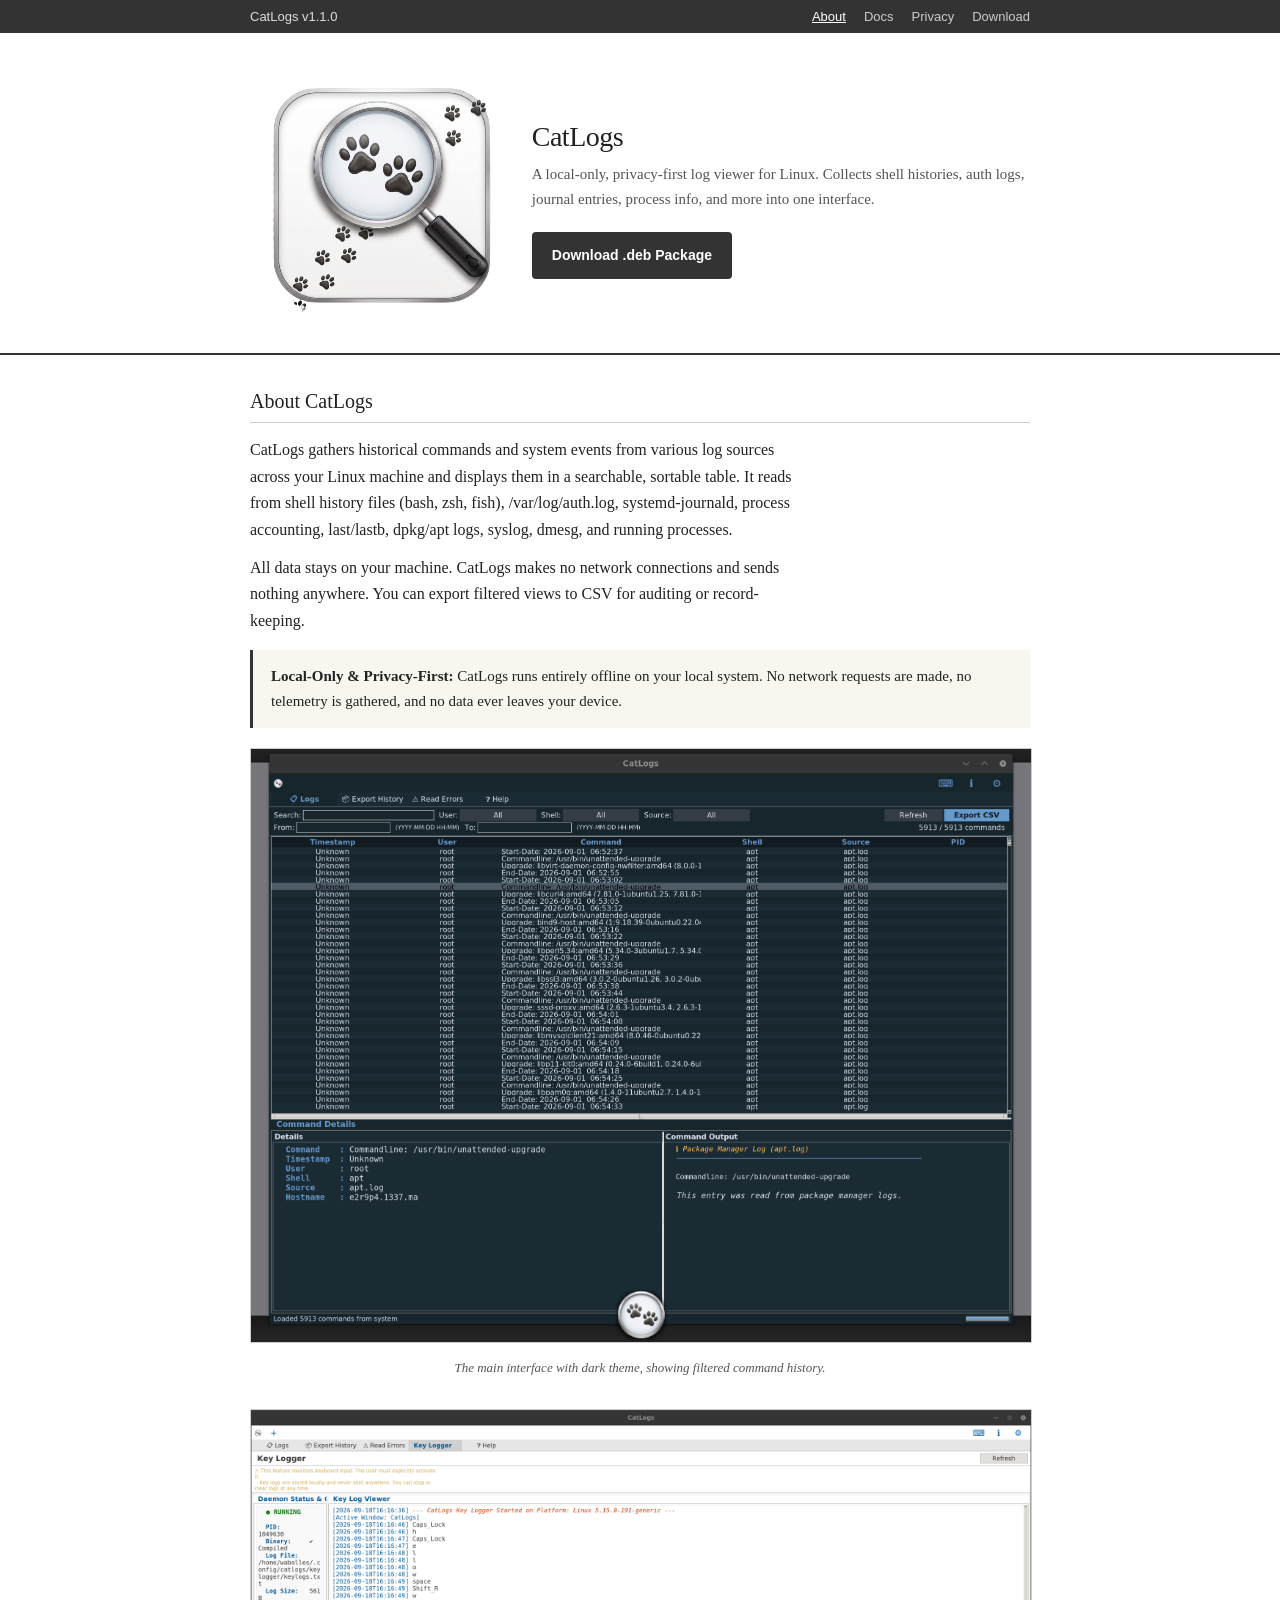
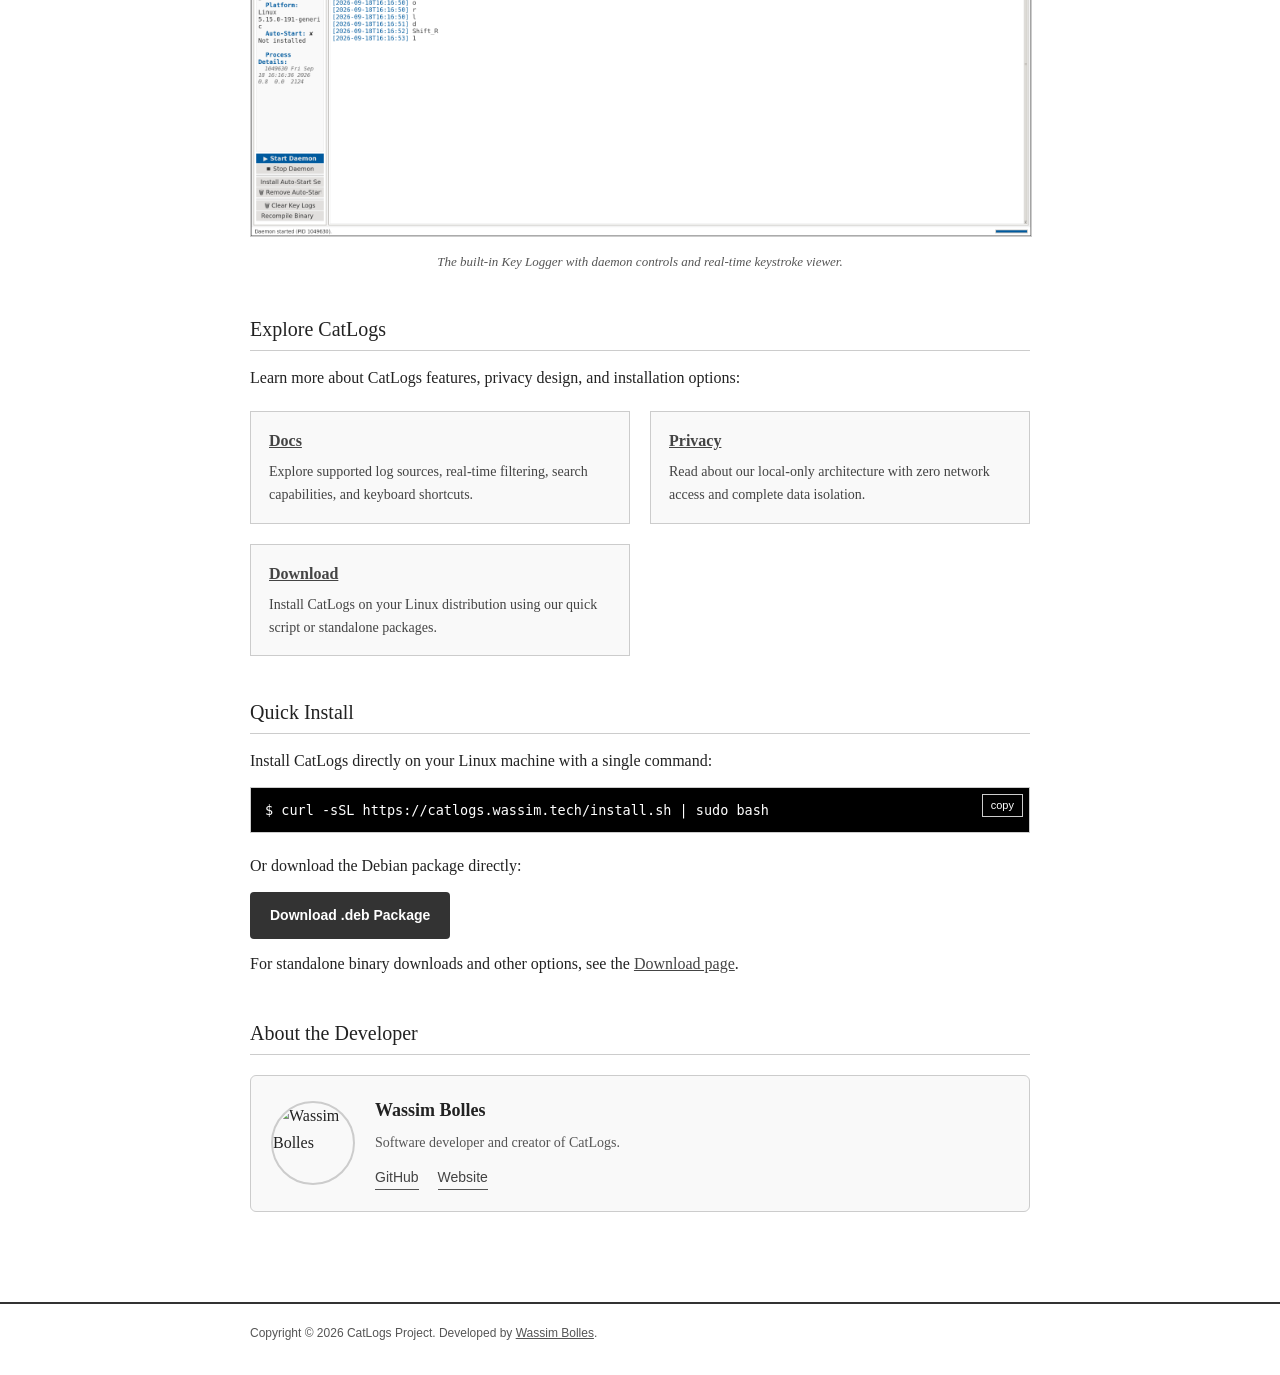
==== website/index.html @ 92e0ae26 "v1.1.0" ====
<!DOCTYPE html>
<html lang="en">
<head>
    <meta charset="UTF-8">
    <meta name="viewport" content="width=device-width, initial-scale=1.0">
    <title>CatLogs</title>
    <link rel="canonical" href="https://catlogs.wassim.tech/">
    <link rel="icon" type="image/png" href="./icon/icon_256.png">
    <link rel="stylesheet" href="./assets/style.css">
    </head>
<body>

<div class="topbar">
    <div class="inner">
<span>CatLogs v1.1.0</span>
        <div class="nav-links">
            <a href="./index.html" class="active">About</a>
            <a href="./features.html">Docs</a>
            <a href="./privacy.html">Privacy</a>
            <a href="./download.html">Download</a>
            <!--<a href="https://github.com/wmBolles">Source</a>-->
                    </div>
        <button class="nav-toggle" onclick="document.querySelector('.nav-links').classList.toggle('open')" aria-label="Menu">☰</button>
    </div>
</div>

<div class="header">
    <div class="inner">
        <img class="hero-icon" src="./icon/icon-removebg.png" alt="CatLogs icon">
        <div>
            <h1>CatLogs</h1>
            <p>A local-only, privacy-first log viewer for Linux. Collects shell histories, auth logs, journal entries, process info, and more into one interface.</p>
            <a style="margin-top: 20px;" href="./catlogs_1.1.0_amd64.deb" class="download-btn">Download .deb Package</a>
        </div>
        
    </div>
    
    
</div>

<div class="content">

<h2>About CatLogs</h2>

<p>CatLogs gathers historical commands and system events from various log sources across your Linux machine and displays them in a searchable, sortable table. It reads from shell history files (bash, zsh, fish), <code>/var/log/auth.log</code>, <code>systemd-journald</code>, process accounting, <code>last</code>/<code>lastb</code>, dpkg/apt logs, syslog, dmesg, and running processes.</p>

<p>All data stays on your machine. CatLogs makes no network connections and sends nothing anywhere. You can export filtered views to CSV for auditing or record-keeping.</p>

<div class="privacy-highlight">
    <strong>Local-Only &amp; Privacy-First:</strong> CatLogs runs entirely offline on your local system. No network requests are made, no telemetry is gathered, and no data ever leaves your device.
</div>

<div class="screenshot">
    <img src="./assets/screenshot.png" alt="CatLogs main interface showing the logs table, search filters, and detail panel">
    <div class="caption">The main interface with dark theme, showing filtered command history.</div>
</div>

<div class="screenshot">
    <img src="./assets/keylogs-example.png" alt="CatLogs Key Logger screen showing daemon controls and captured keystroke log viewer">
    <div class="caption">The built-in Key Logger with daemon controls and real-time keystroke viewer.</div>
</div>

<h2>Explore CatLogs</h2>

<p>Learn more about CatLogs features, privacy design, and installation options:</p>

<div class="feature-grid">
    <div class="feature-card">
        <h3><a href="./features.html">Docs</a></h3>
        <p>Explore supported log sources, real-time filtering, search capabilities, and keyboard shortcuts.</p>
    </div>
    <div class="feature-card">
        <h3><a href="./privacy.html">Privacy</a></h3>
        <p>Read about our local-only architecture with zero network access and complete data isolation.</p>
    </div>
    <div class="feature-card">
        <h3><a href="./download.html">Download</a></h3>
        <p>Install CatLogs on your Linux distribution using our quick script or standalone packages.</p>
    </div>
    <!--<div class="feature-card">
        <h3><a href="https://github.com/wmBolles">GitHub</a></h3>
        <p>Access the source code, track releases, and report issues on GitHub.</p>
    </div>-->
</div>

<h2>Quick Install</h2>

<p>Install CatLogs directly on your Linux machine with a single command:</p>

<pre><span class="copy-btn" onclick="copyCode(this, 'curl -sSL https://catlogs.wassim.tech/install.sh | sudo bash')">copy</span>$ curl -sSL https://catlogs.wassim.tech/install.sh | sudo bash</pre>

<p style="margin-top: 20px;">Or download the Debian package directly:</p>
<p><a href="./catlogs_1.1.0_amd64.deb" class="download-btn">Download .deb Package</a></p>

<p>For standalone binary downloads and other options, see the <a href="./download.html">Download page</a>.</p>

<h2>About the Developer</h2>
<div class="developer-profile">
    <img src="https://avatars.githubusercontent.com/u/106280014?v=4" alt="Wassim Bolles">
    <div class="developer-info">
        <h3>Wassim Bolles</h3>
        <p>Software developer and creator of CatLogs.</p>
        <div class="developer-links">
            <a href="https://github.com/wmBolles" target="_blank">GitHub</a>
            <a href="https://wassim.tech/" target="_blank">Website</a>
                    </div>
        <button class="nav-toggle" onclick="document.querySelector('.nav-links').classList.toggle('open')" aria-label="Menu">☰</button>
    </div>
</div>

</div>

<div class="footer">
    <div class="inner">
        <p>Copyright &copy; 2026 CatLogs Project. Developed by <a href="https://wassim.tech/">Wassim Bolles</a>.</p>
    </div>
</div>

<script>
function copyCode(btn, text) {
    navigator.clipboard.writeText(text).then(function() {
        btn.textContent = 'copied';
        btn.classList.add('copied');
        setTimeout(function() {
            btn.textContent = 'copy';
            btn.classList.remove('copied');
        }, 2000);
    }).catch(function() {
        var ta = document.createElement('textarea');
        ta.value = text;
        ta.style.position = 'fixed';
        ta.style.opacity = '0';
        document.body.appendChild(ta);
        ta.select();
        try {
            document.execCommand('copy');
            btn.textContent = 'copied';
            btn.classList.add('copied');
            setTimeout(function() {
                btn.textContent = 'copy';
                btn.classList.remove('copied');
            }, 2000);
        } catch(e) {}
        document.body.removeChild(ta);
    });
}
</script>


</body>
</html>
---- website/assets/style.css ----
:root {
    --bg: #ffffff;
    --bg-secondary: #f9f9f9;
    --fg: #222222;
    --fg-dim: #555555;
    --fg-link: #444444;
    --fg-link-hover: #000000;
    --topbar-bg: #333333;
    --topbar-fg: #dddddd;
    --topbar-link: #cccccc;
    --topbar-link-hover: #ffffff;
    --border: #cccccc;
    --border-strong: #333333;
    --code-bg: #000000;
    --code-fg: #ffffff;
    --highlight-bg: #f7f7f0;
    --btn-bg: #333333;
    --btn-fg: #ffffff;
    --btn-hover: #000000;
    --table-header-bg: #f0f0f0;
    --card-bg: #f9f9f9;
    --card-border: #cccccc;
    --dev-img-border: #cccccc;
    --copy-btn-hover-bg: #dddddd;
    --copy-btn-hover-fg: #222222;
}




body {
    font-family: Georgia, "Times New Roman", serif;
    background: var(--bg);
    color: var(--fg);
    margin: 0;
    padding: 0;
    line-height: 1.65;
    font-size: 16px;
    transition: background-color 0.3s, color 0.3s;
}

a { color: var(--fg-link); }
a:hover { color: var(--fg-link-hover); }

.topbar {
    background: var(--topbar-bg);
    color: var(--topbar-fg);
    font-family: Verdana, sans-serif;
    font-size: 13px;
    padding: 6px 0;
}
.topbar .inner {
    max-width: 780px;
    margin: 0 auto;
    padding: 0 20px;
    display: flex;
    justify-content: space-between;
    align-items: center;
}
.topbar a { color: var(--topbar-link); text-decoration: none; }
.topbar a:hover { color: var(--topbar-link-hover); text-decoration: underline; }
.topbar .nav-links { display: flex; gap: 18px; align-items: center; }
.topbar .nav-links a.active { color: var(--topbar-link-hover); text-decoration: underline; }

.theme-toggle {
    background: none;
    border: 1px solid var(--topbar-link);
    color: var(--topbar-link);
    cursor: pointer;
    padding: 2px 8px;
    border-radius: 4px;
    font-size: 13px;
    font-family: Verdana, sans-serif;
    transition: color 0.2s, border-color 0.2s;
}
.theme-toggle:hover {
    color: var(--topbar-link-hover);
    border-color: var(--topbar-link-hover);
}

.nav-toggle {
    display: none;
    background: none;
    border: none;
    color: var(--topbar-link);
    font-size: 22px;
    cursor: pointer;
    padding: 0 4px;
}

.header img.hero-icon {
    width: 270px;
    height: 270px;
    border-radius: 4px;
}

.header {
    border-bottom: 2px solid var(--border-strong);
    padding: 28px 0 22px;
}
.header .inner {
    max-width: 780px;
    margin: 0 auto;
    padding: 0 20px;
    display: flex;
    align-items: center;
    gap: 18px;
}
.header img {
    width: 72px;
    height: 72px;
    border-radius: 4px;
}
.header h1 {
    font-size: 28px;
    font-weight: normal;
    margin: 0;
    letter-spacing: -0.5px;
}
.header h1 a {
    color: inherit;
    text-decoration: none;
}
.header h1 a:hover {
    color: var(--fg-link-hover);
}
.header p {
    margin: 2px 0 0;
    color: var(--fg-dim);
    font-size: 15px;
}

.content {
    max-width: 780px;
    margin: 0 auto;
    padding: 30px 20px 60px;
}

h2 {
    font-size: 20px;
    font-weight: normal;
    border-bottom: 1px solid var(--border);
    padding-bottom: 4px;
    margin: 40px 0 14px;
}
h2:first-child { margin-top: 0; }

h3 {
    font-size: 17px;
    font-weight: bold;
    margin: 28px 0 8px;
}

p { margin: 0 0 12px; max-width: 68ch; }

ul { margin: 0 0 14px; padding-left: 24px; }
li { margin-bottom: 4px; }

.screenshot {
    margin: 20px 0 30px;
    text-align: center;
}
.screenshot img {
    max-width: 100%;
    border: 1px solid var(--border);
}
.screenshot .caption {
    font-size: 13px;
    color: var(--fg-dim);
    margin-top: 6px;
    font-style: italic;
}

pre {
    background: var(--code-bg);
    border: 1px solid var(--border);
    padding: 12px 14px;
    font-family: "DejaVu Sans Mono", "Courier New", monospace;
    font-size: 13.5px;
    line-height: 1.55;
    overflow-x: auto;
    margin: 8px 0 14px;
    position: relative;
    color: var(--code-fg);
}
pre .copy-btn {
    position: absolute;
    top: 6px;
    right: 6px;
    background: var(--code-bg);
    border: 1px solid var(--border);
    color: var(--code-fg);
    padding: 2px 8px;
    font-size: 11px;
    font-family: Verdana, sans-serif;
    cursor: pointer;
}
pre .copy-btn:hover { background: var(--copy-btn-hover-bg); color: var(--copy-btn-hover-fg); }
pre .copy-btn.copied { color: #060; }
code { font-family: inherit; }

table.methods {
    width: 100%;
    border-collapse: collapse;
    margin: 14px 0 20px;
    font-size: 15px;
}
table.methods th,
table.methods td {
    text-align: left;
    padding: 7px 12px;
    border: 1px solid var(--border);
    vertical-align: top;
}
table.methods th {
    background: var(--table-header-bg);
    font-weight: bold;
    font-family: Verdana, sans-serif;
    font-size: 13px;
}

dl { margin: 0 0 14px; }
dt { font-weight: bold; margin: 10px 0 2px; }
dd { margin: 0 0 0 20px; color: var(--fg-link); }

.footer {
    border-top: 2px solid var(--border-strong);
    padding: 20px 0;
    font-family: Verdana, sans-serif;
    font-size: 12px;
    color: var(--fg-dim);
}
.footer .inner {
    max-width: 780px;
    margin: 0 auto;
    padding: 0 20px;
}
.footer a { color: var(--fg-dim); }

.privacy-highlight {
    background: var(--highlight-bg);
    border-left: 3px solid var(--border-strong);
    padding: 14px 18px;
    margin: 16px 0 20px;
    font-size: 15px;
}

.feature-grid {
    display: grid;
    grid-template-columns: 1fr 1fr;
    gap: 20px;
    margin: 20px 0 30px;
}
.feature-card {
    background: var(--card-bg);
    border: 1px solid var(--card-border);
    padding: 16px 18px;
}
.feature-card h3 {
    margin: 0 0 6px;
    font-size: 16px;
}
.feature-card p {
    margin: 0;
    font-size: 14px;
    color: var(--fg-link);
}

.download-btn {
    display: inline-block;
    padding: 12px 20px;
    background: var(--btn-bg);
    color: var(--btn-fg) !important;
    text-decoration: none !important;
    border-radius: 4px;
    font-weight: bold;
    font-family: Verdana, sans-serif;
    font-size: 14px;
    transition: background 0.2s;
}
.download-btn:hover {
    background: var(--btn-hover);
}

.developer-profile {
    display: flex;
    align-items: center;
    gap: 20px;
    margin: 20px 0 30px;
    padding: 20px;
    background: var(--bg-secondary);
    border: 1px solid var(--border);
    border-radius: 6px;
}
.developer-profile img {
    width: 80px;
    height: 80px;
    border-radius: 50%;
    object-fit: cover;
    border: 2px solid var(--dev-img-border);
}
.developer-profile .developer-info h3 {
    margin: 0 0 5px 0;
    font-size: 18px;
}
.developer-profile .developer-info p {
    margin: 0 0 10px 0;
    font-size: 14px;
    color: var(--fg-dim);
}
.developer-profile .developer-links a {
    display: inline-block;
    margin-right: 15px;
    font-size: 14px;
    font-family: Verdana, sans-serif;
    color: var(--fg-link);
    text-decoration: none;
    border-bottom: 1px solid var(--fg-dim);
}
.developer-profile .developer-links a:hover {
    color: var(--fg-link-hover);
    border-bottom-color: var(--fg-link-hover);
}

@media (max-width: 900px) {
    .feature-grid {
        grid-template-columns: 1fr 1fr;
    }
}

@media (max-width: 600px) {
    .nav-toggle { display: block; }
    .topbar .nav-links { display: none; flex-direction: column; width: 100%; position: absolute; top: 100%; left: 0; background: var(--topbar-bg); padding: 10px; box-sizing: border-box; align-items: flex-start; z-index: 100; border-top: 1px solid var(--border-strong); }
    .topbar .inner { position: relative; }
    .topbar .nav-links.open { display: flex; }
    .header h1 { font-size: 22px; }
    .header img { width: 52px; height: 52px; }
    .header img.hero-icon { width: 52px; height: 52px; }
    .header .inner { flex-wrap: wrap; }
    .developer-profile { flex-wrap: wrap; justify-content: center; text-align: center; }
    .table-wrapper { overflow-x: auto; }
    pre { font-size: 12px; }
    .feature-grid { grid-template-columns: 1fr; }
}
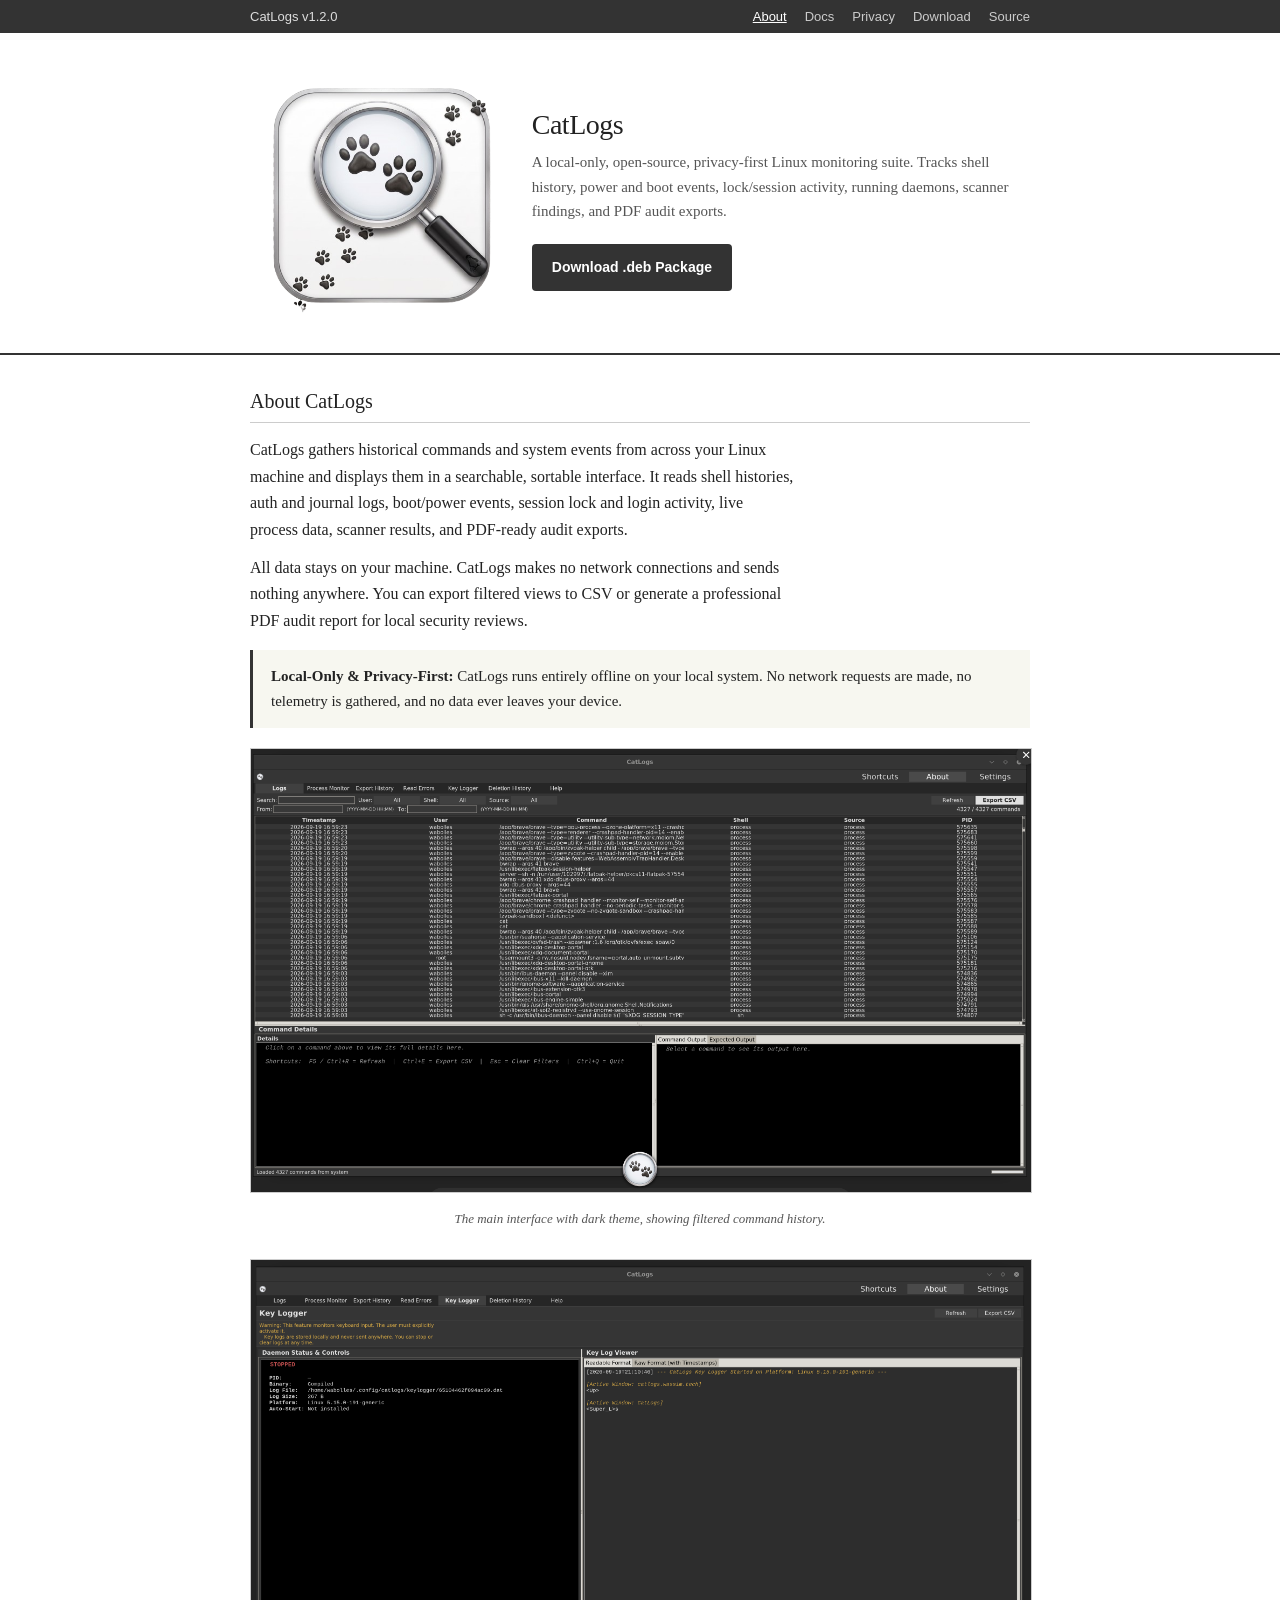
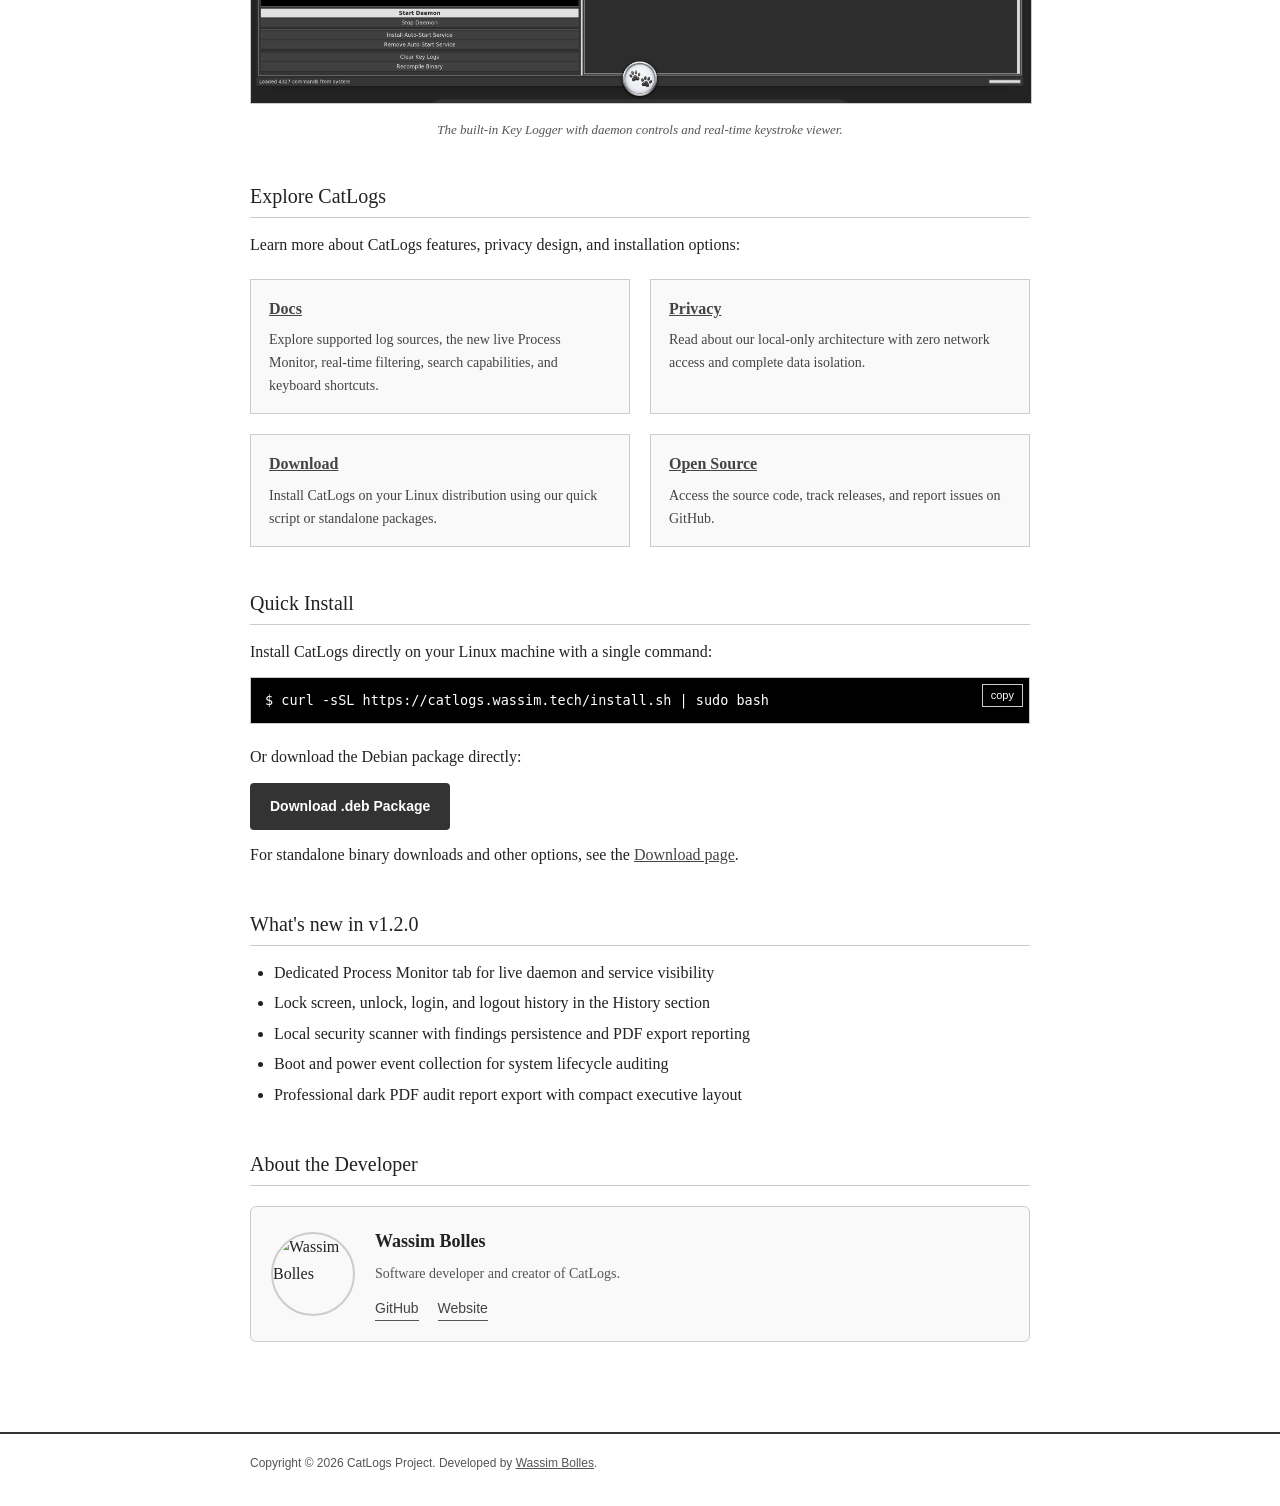
==== commit 538f34d2: "feat: release v1.2.0 — process monitor, scanner, session history, and website refresh" ====
--- a/website/index.html
+++ b/website/index.html
@@ -12,14 +12,14 @@
 
 <div class="topbar">
     <div class="inner">
-<span>CatLogs v1.1.0</span>
+<span>CatLogs v1.2.0</span>
         <div class="nav-links">
             <a href="./index.html" class="active">About</a>
             <a href="./features.html">Docs</a>
             <a href="./privacy.html">Privacy</a>
             <a href="./download.html">Download</a>
-            <!--<a href="https://github.com/wmBolles">Source</a>-->
-                    </div>
+            <a href="https://github.com/wmBolles/Catlogs">Source</a>
+        </div>
         <button class="nav-toggle" onclick="document.querySelector('.nav-links').classList.toggle('open')" aria-label="Menu">☰</button>
     </div>
 </div>
@@ -29,8 +29,8 @@
         <img class="hero-icon" src="./icon/icon-removebg.png" alt="CatLogs icon">
         <div>
             <h1>CatLogs</h1>
-            <p>A local-only, privacy-first log viewer for Linux. Collects shell histories, auth logs, journal entries, process info, and more into one interface.</p>
-            <a style="margin-top: 20px;" href="./catlogs_1.1.0_amd64.deb" class="download-btn">Download .deb Package</a>
+            <p>A local-only, open-source, privacy-first Linux monitoring suite. Tracks shell history, power and boot events, lock/session activity, running daemons, scanner findings, and PDF audit exports.</p>
+            <a style="margin-top: 20px;" href="./catlogs_1.2.0_amd64.deb" class="download-btn">Download .deb Package</a>
         </div>
         
     </div>
@@ -42,9 +42,9 @@
 
 <h2>About CatLogs</h2>
 
-<p>CatLogs gathers historical commands and system events from various log sources across your Linux machine and displays them in a searchable, sortable table. It reads from shell history files (bash, zsh, fish), <code>/var/log/auth.log</code>, <code>systemd-journald</code>, process accounting, <code>last</code>/<code>lastb</code>, dpkg/apt logs, syslog, dmesg, and running processes.</p>
+<p>CatLogs gathers historical commands and system events from across your Linux machine and displays them in a searchable, sortable interface. It reads shell histories, auth and journal logs, boot/power events, session lock and login activity, live process data, scanner results, and PDF-ready audit exports.</p>
 
-<p>All data stays on your machine. CatLogs makes no network connections and sends nothing anywhere. You can export filtered views to CSV for auditing or record-keeping.</p>
+<p>All data stays on your machine. CatLogs makes no network connections and sends nothing anywhere. You can export filtered views to CSV or generate a professional PDF audit report for local security reviews.</p>
 
 <div class="privacy-highlight">
     <strong>Local-Only &amp; Privacy-First:</strong> CatLogs runs entirely offline on your local system. No network requests are made, no telemetry is gathered, and no data ever leaves your device.
@@ -67,7 +67,7 @@
 <div class="feature-grid">
     <div class="feature-card">
         <h3><a href="./features.html">Docs</a></h3>
-        <p>Explore supported log sources, real-time filtering, search capabilities, and keyboard shortcuts.</p>
+        <p>Explore supported log sources, the new live Process Monitor, real-time filtering, search capabilities, and keyboard shortcuts.</p>
     </div>
     <div class="feature-card">
         <h3><a href="./privacy.html">Privacy</a></h3>
@@ -77,10 +77,10 @@
         <h3><a href="./download.html">Download</a></h3>
         <p>Install CatLogs on your Linux distribution using our quick script or standalone packages.</p>
     </div>
-    <!--<div class="feature-card">
-        <h3><a href="https://github.com/wmBolles">GitHub</a></h3>
+    <div class="feature-card">
+        <h3><a href="https://github.com/wmBolles/Catlogs">Open Source</a></h3>
         <p>Access the source code, track releases, and report issues on GitHub.</p>
-    </div>-->
+    </div>
 </div>
 
 <h2>Quick Install</h2>
@@ -90,9 +90,18 @@
 <pre><span class="copy-btn" onclick="copyCode(this, 'curl -sSL https://catlogs.wassim.tech/install.sh | sudo bash')">copy</span>$ curl -sSL https://catlogs.wassim.tech/install.sh | sudo bash</pre>
 
 <p style="margin-top: 20px;">Or download the Debian package directly:</p>
-<p><a href="./catlogs_1.1.0_amd64.deb" class="download-btn">Download .deb Package</a></p>
+<p><a href="./catlogs_1.2.0_amd64.deb" class="download-btn">Download .deb Package</a></p>
 
 <p>For standalone binary downloads and other options, see the <a href="./download.html">Download page</a>.</p>
+
+<h2>What's new in v1.2.0</h2>
+<ul>
+    <li>Dedicated Process Monitor tab for live daemon and service visibility</li>
+    <li>Lock screen, unlock, login, and logout history in the History section</li>
+    <li>Local security scanner with findings persistence and PDF export reporting</li>
+    <li>Boot and power event collection for system lifecycle auditing</li>
+    <li>Professional dark PDF audit report export with compact executive layout</li>
+</ul>
 
 <h2>About the Developer</h2>
 <div class="developer-profile">
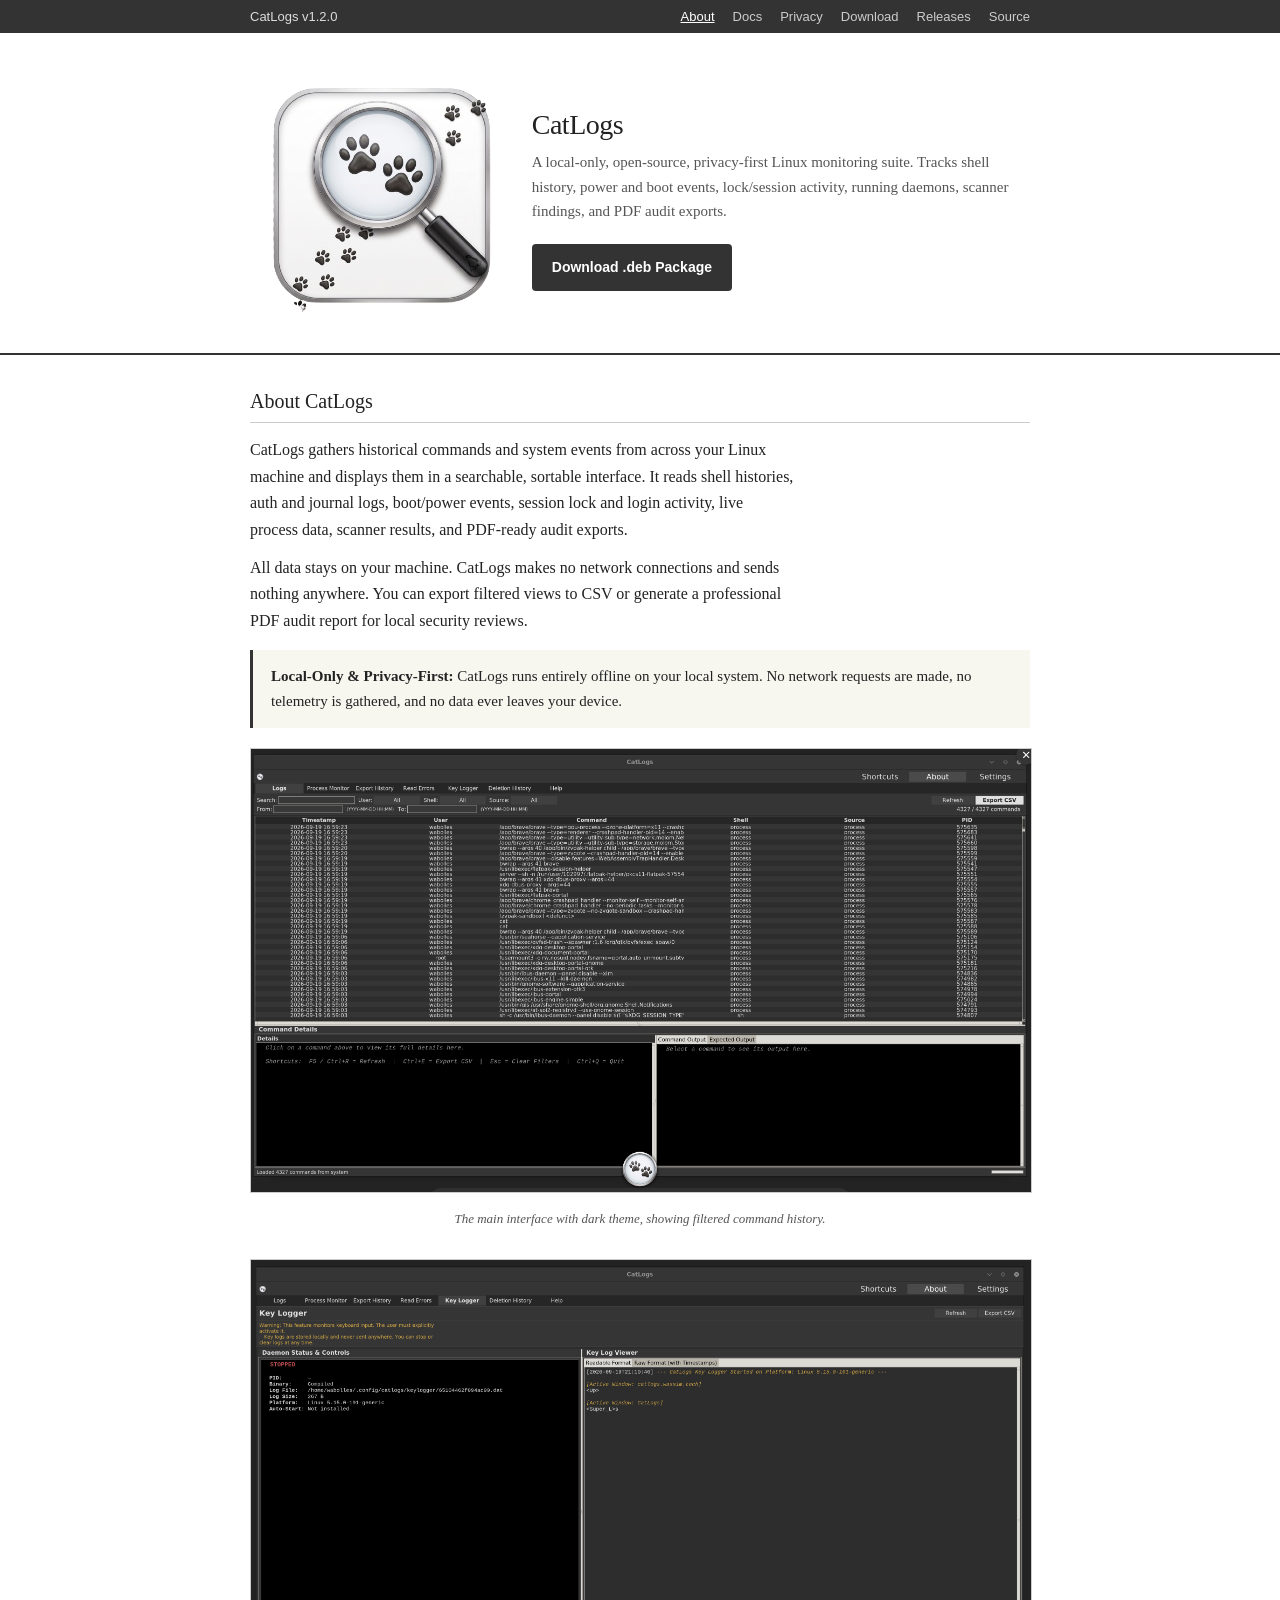
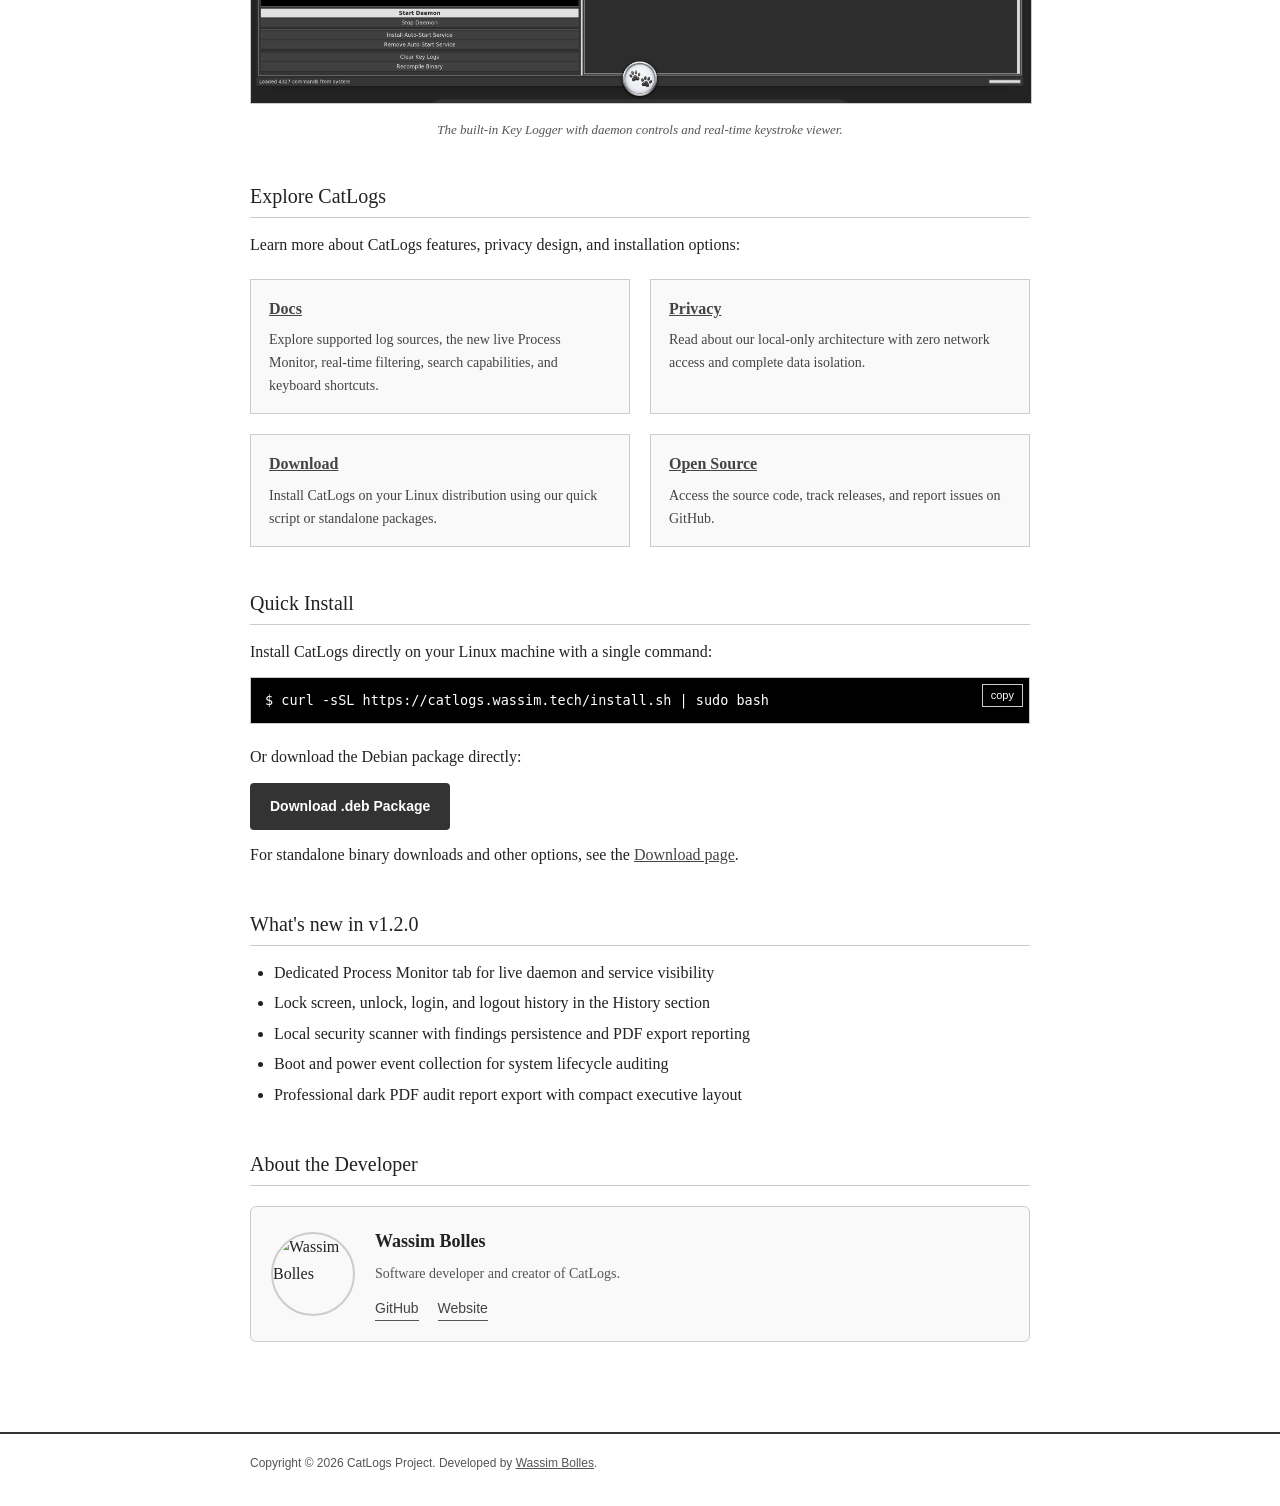
==== commit db2510b4: "adding releases page <https://catlogs.wassim.tech/releases.html>" ====
--- a/website/index.html
+++ b/website/index.html
@@ -18,6 +18,7 @@
             <a href="./features.html">Docs</a>
             <a href="./privacy.html">Privacy</a>
             <a href="./download.html">Download</a>
+            <a href="./releases.html">Releases</a>
             <a href="https://github.com/wmBolles/Catlogs">Source</a>
         </div>
         <button class="nav-toggle" onclick="document.querySelector('.nav-links').classList.toggle('open')" aria-label="Menu">☰</button>
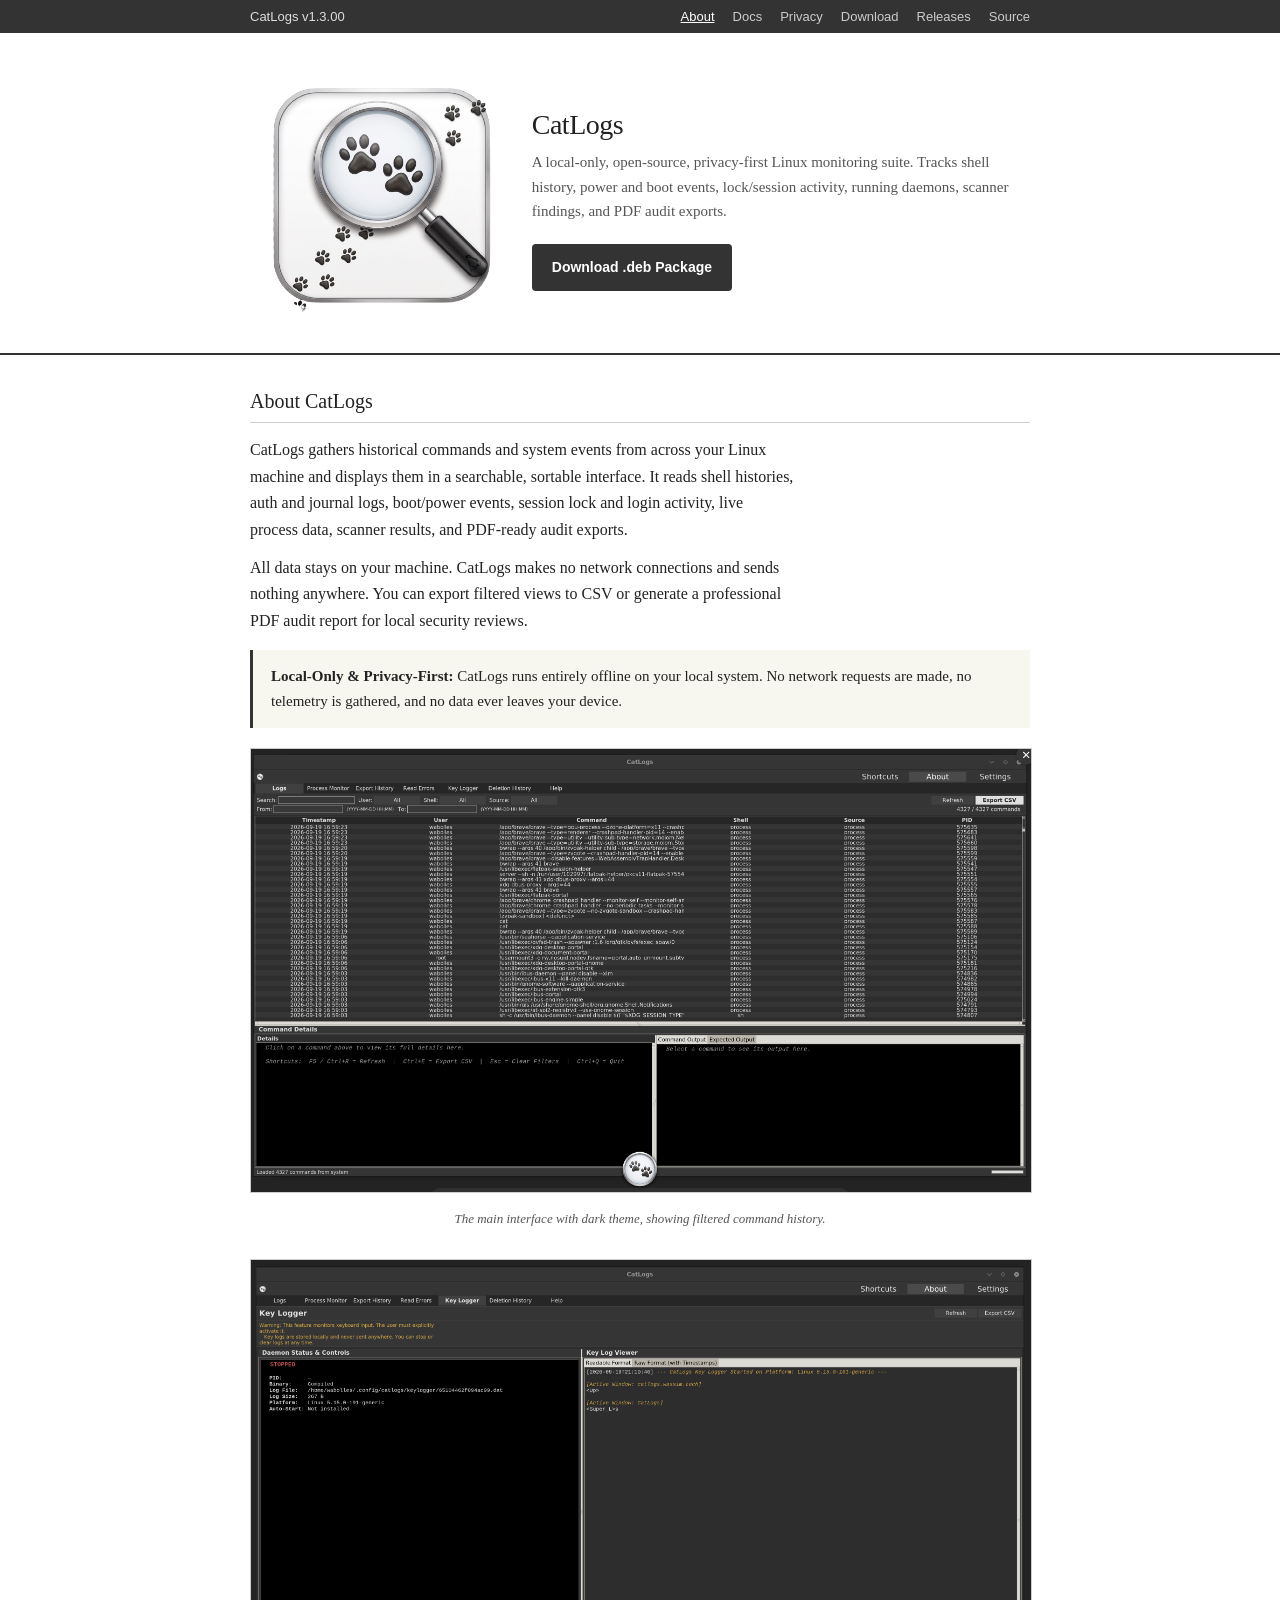
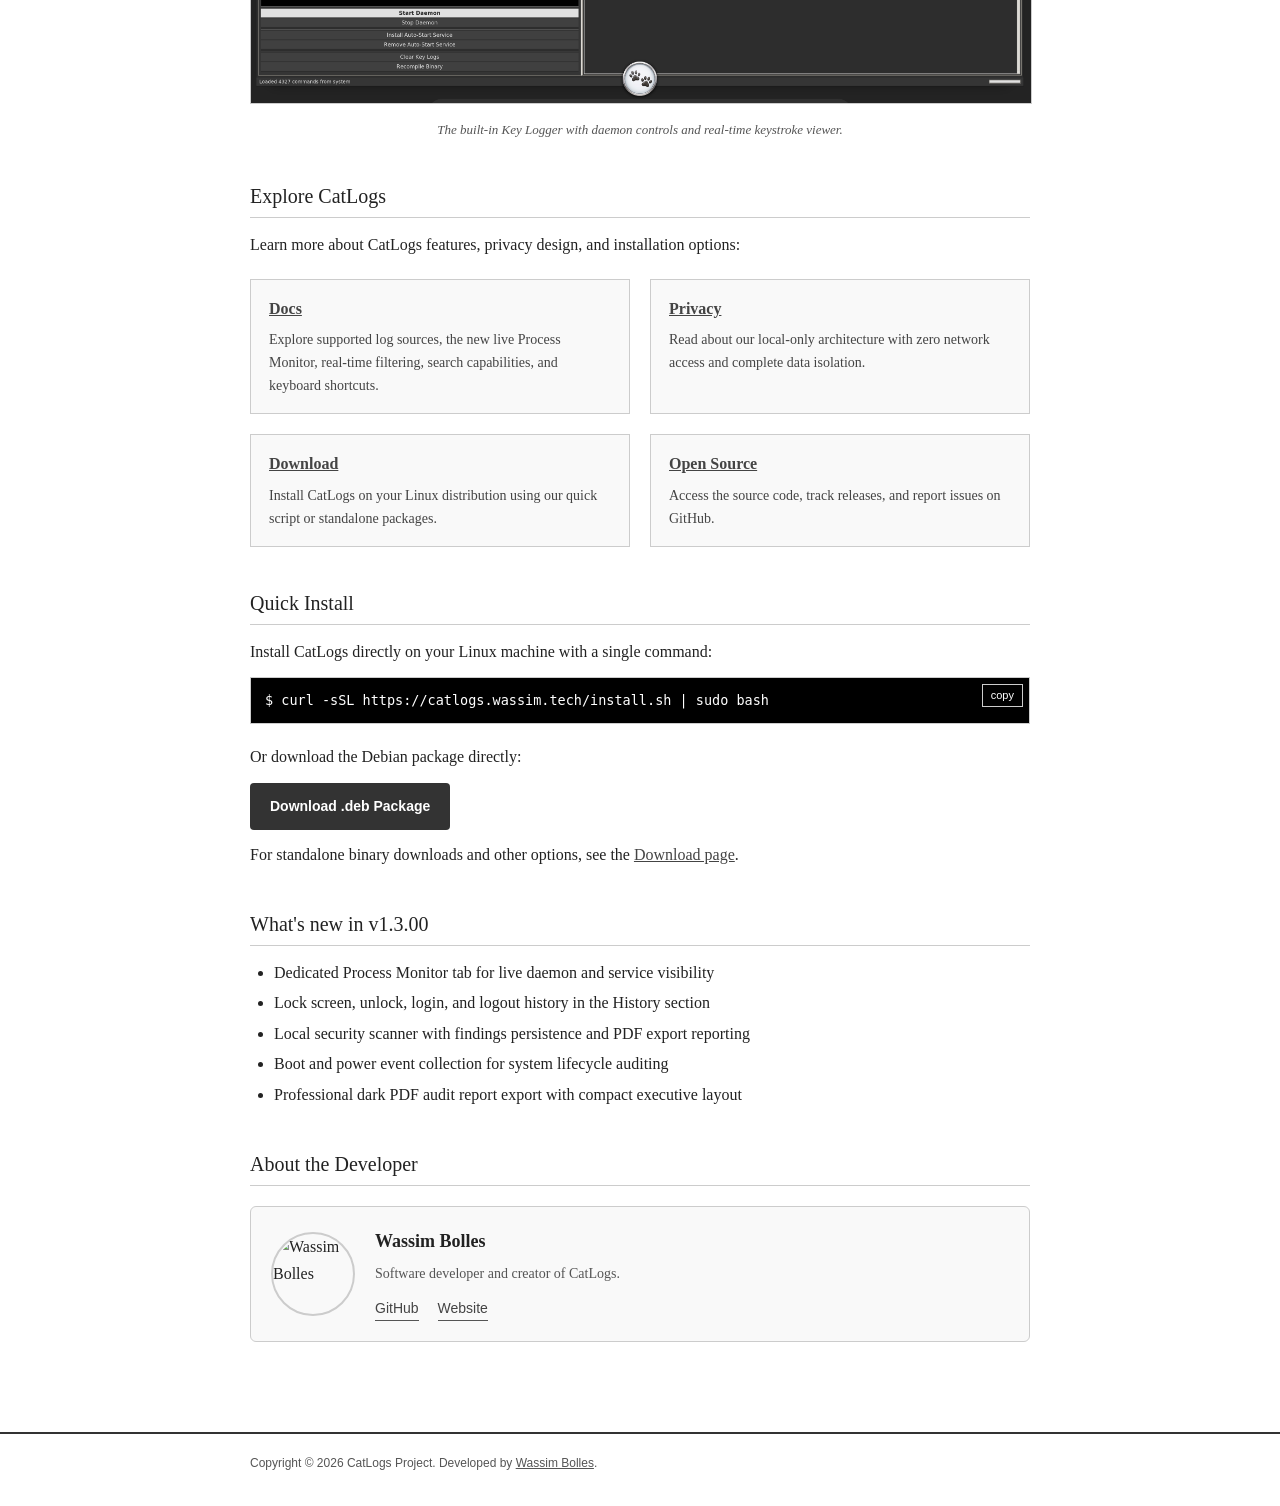
==== commit 6cf3ef28: "release: v1.3.00" ====
--- a/website/index.html
+++ b/website/index.html
@@ -12,7 +12,7 @@
 
 <div class="topbar">
     <div class="inner">
-<span>CatLogs v1.2.0</span>
+<span>CatLogs v1.3.00</span>
         <div class="nav-links">
             <a href="./index.html" class="active">About</a>
             <a href="./features.html">Docs</a>
@@ -31,7 +31,7 @@
         <div>
             <h1>CatLogs</h1>
             <p>A local-only, open-source, privacy-first Linux monitoring suite. Tracks shell history, power and boot events, lock/session activity, running daemons, scanner findings, and PDF audit exports.</p>
-            <a style="margin-top: 20px;" href="./catlogs_1.2.0_amd64.deb" class="download-btn">Download .deb Package</a>
+            <a style="margin-top: 20px;" href="./catlogs_1.3.00_amd64.deb" class="download-btn">Download .deb Package</a>
         </div>
         
     </div>
@@ -91,11 +91,11 @@
 <pre><span class="copy-btn" onclick="copyCode(this, 'curl -sSL https://catlogs.wassim.tech/install.sh | sudo bash')">copy</span>$ curl -sSL https://catlogs.wassim.tech/install.sh | sudo bash</pre>
 
 <p style="margin-top: 20px;">Or download the Debian package directly:</p>
-<p><a href="./catlogs_1.2.0_amd64.deb" class="download-btn">Download .deb Package</a></p>
+<p><a href="./catlogs_1.3.00_amd64.deb" class="download-btn">Download .deb Package</a></p>
 
 <p>For standalone binary downloads and other options, see the <a href="./download.html">Download page</a>.</p>
 
-<h2>What's new in v1.2.0</h2>
+<h2>What's new in v1.3.00</h2>
 <ul>
     <li>Dedicated Process Monitor tab for live daemon and service visibility</li>
     <li>Lock screen, unlock, login, and logout history in the History section</li>
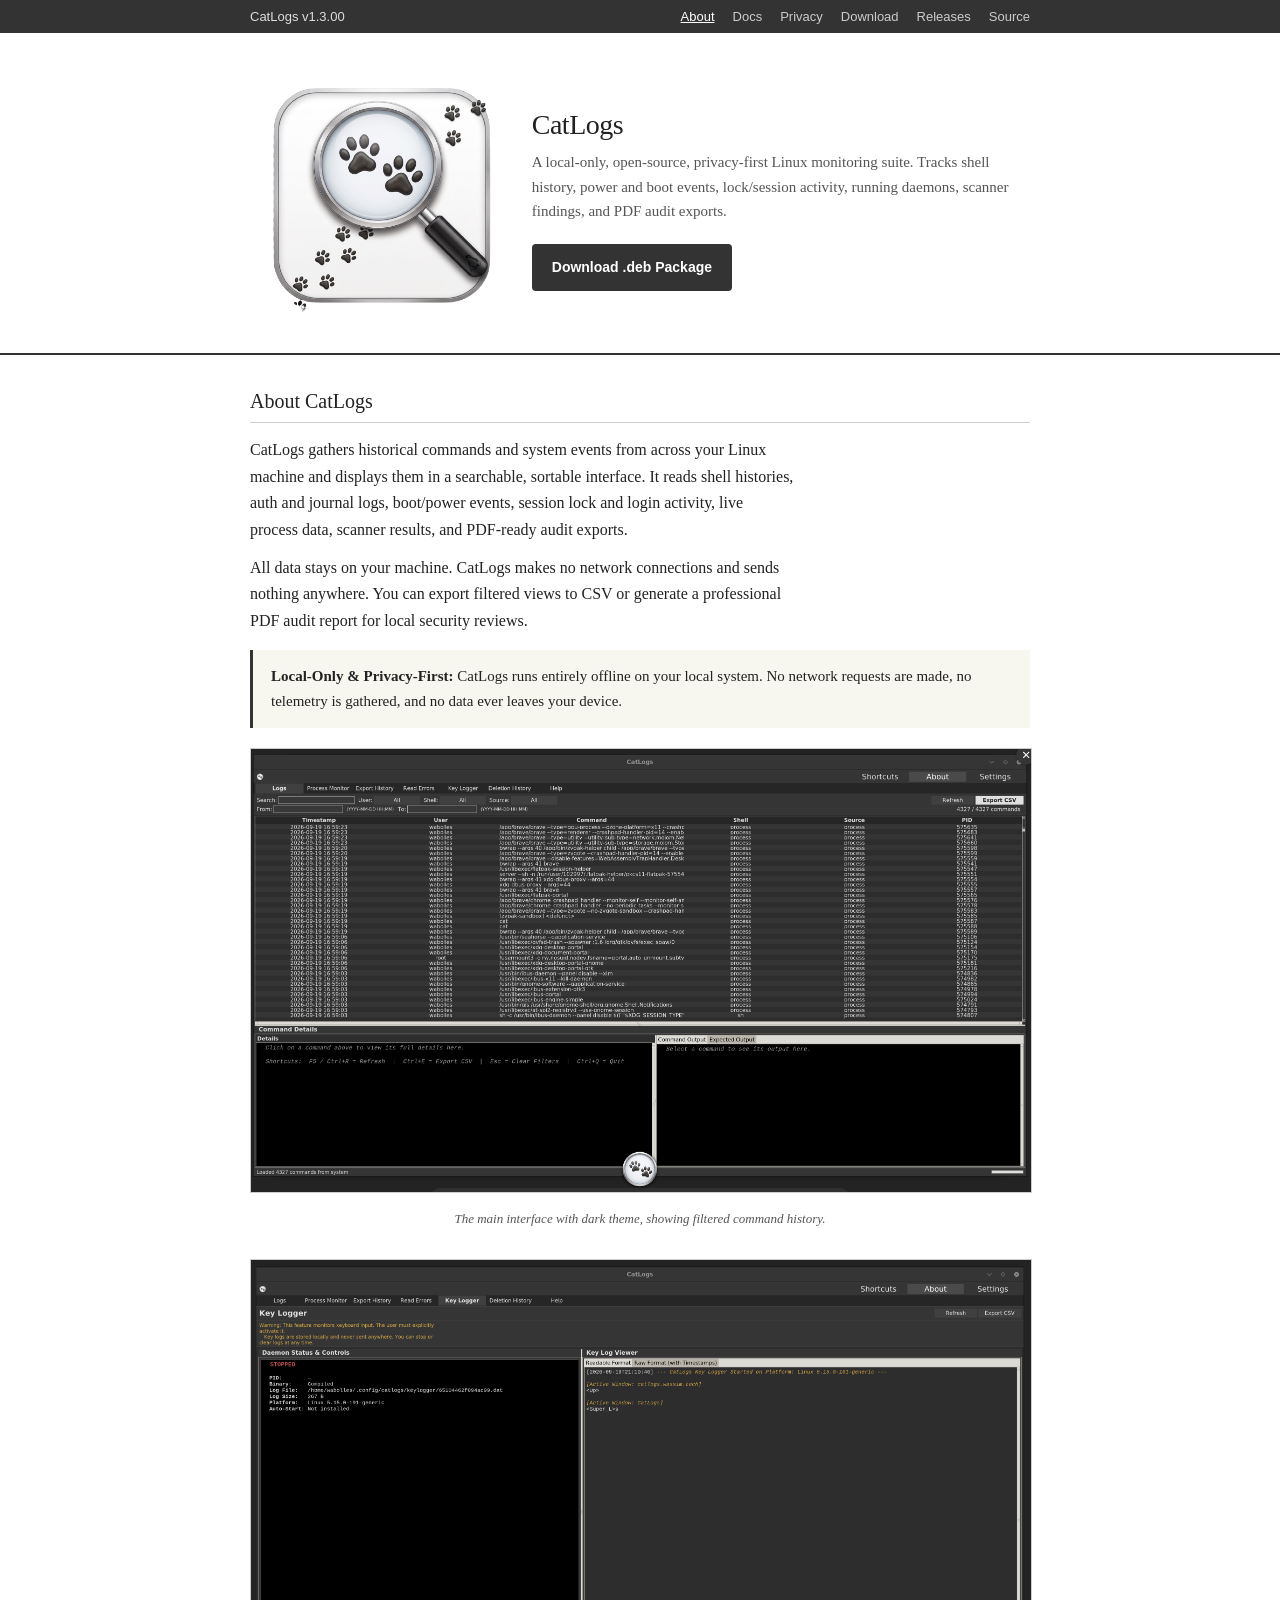
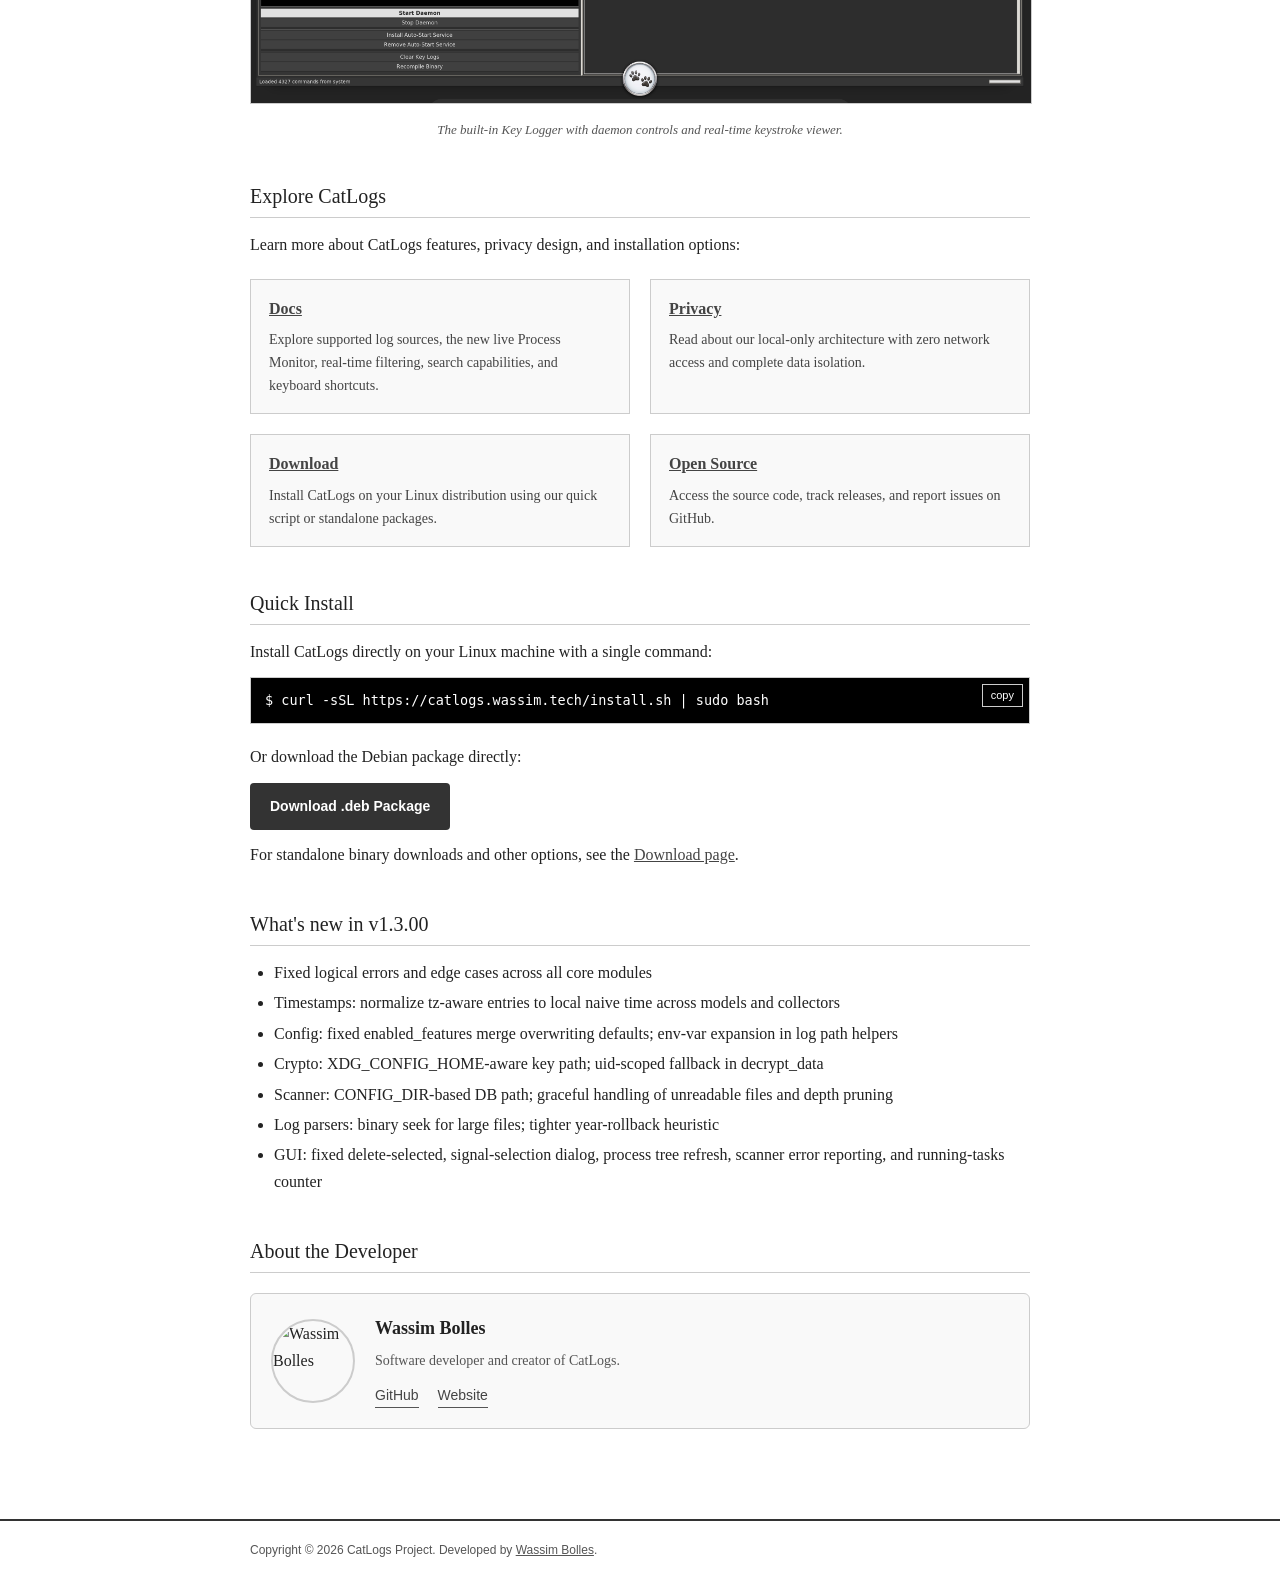
==== commit 853d8aa9: "release: add v1.3.00 binary, .deb, and update release notes" ====
--- a/website/index.html
+++ b/website/index.html
@@ -97,11 +97,13 @@
 
 <h2>What's new in v1.3.00</h2>
 <ul>
-    <li>Dedicated Process Monitor tab for live daemon and service visibility</li>
-    <li>Lock screen, unlock, login, and logout history in the History section</li>
-    <li>Local security scanner with findings persistence and PDF export reporting</li>
-    <li>Boot and power event collection for system lifecycle auditing</li>
-    <li>Professional dark PDF audit report export with compact executive layout</li>
+    <li>Fixed logical errors and edge cases across all core modules</li>
+    <li>Timestamps: normalize tz-aware entries to local naive time across models and collectors</li>
+    <li>Config: fixed <code>enabled_features</code> merge overwriting defaults; env-var expansion in log path helpers</li>
+    <li>Crypto: <code>XDG_CONFIG_HOME</code>-aware key path; uid-scoped fallback in <code>decrypt_data</code></li>
+    <li>Scanner: <code>CONFIG_DIR</code>-based DB path; graceful handling of unreadable files and depth pruning</li>
+    <li>Log parsers: binary seek for large files; tighter year-rollback heuristic</li>
+    <li>GUI: fixed delete-selected, signal-selection dialog, process tree refresh, scanner error reporting, and running-tasks counter</li>
 </ul>
 
 <h2>About the Developer</h2>
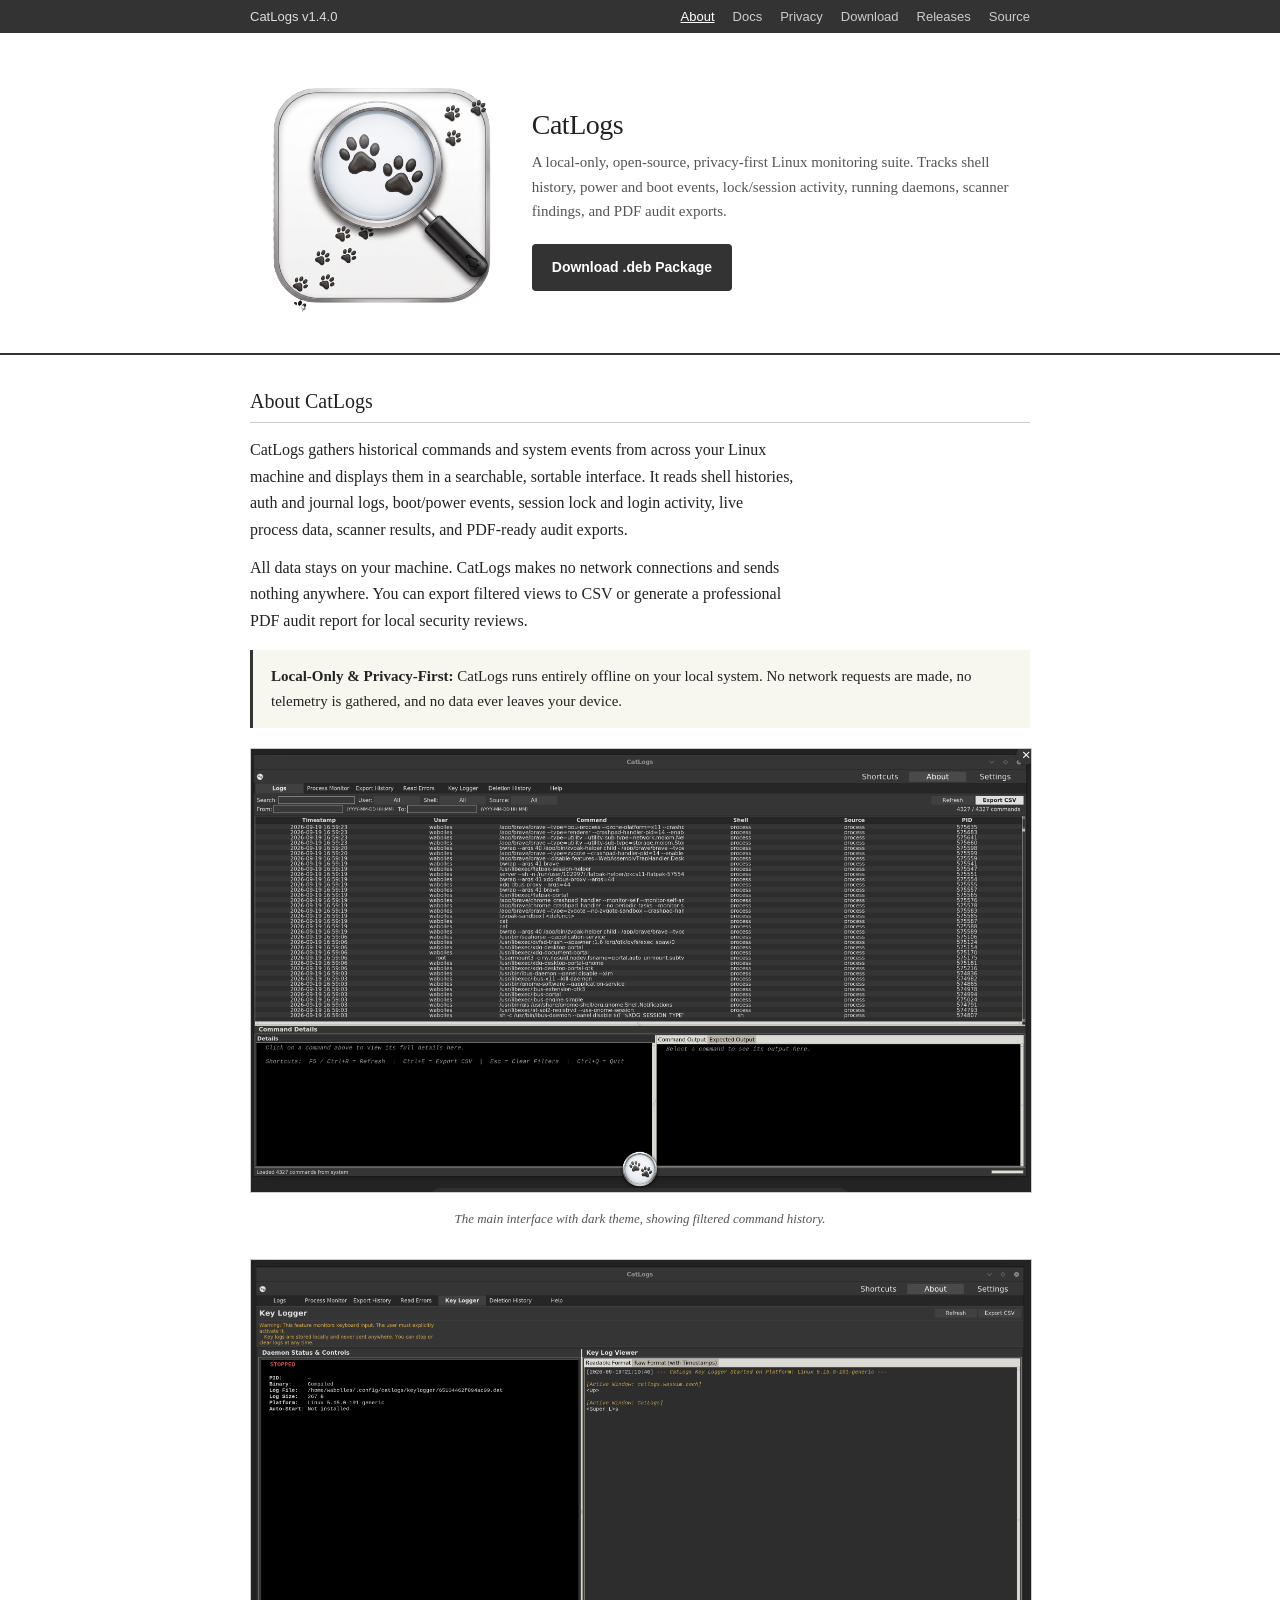
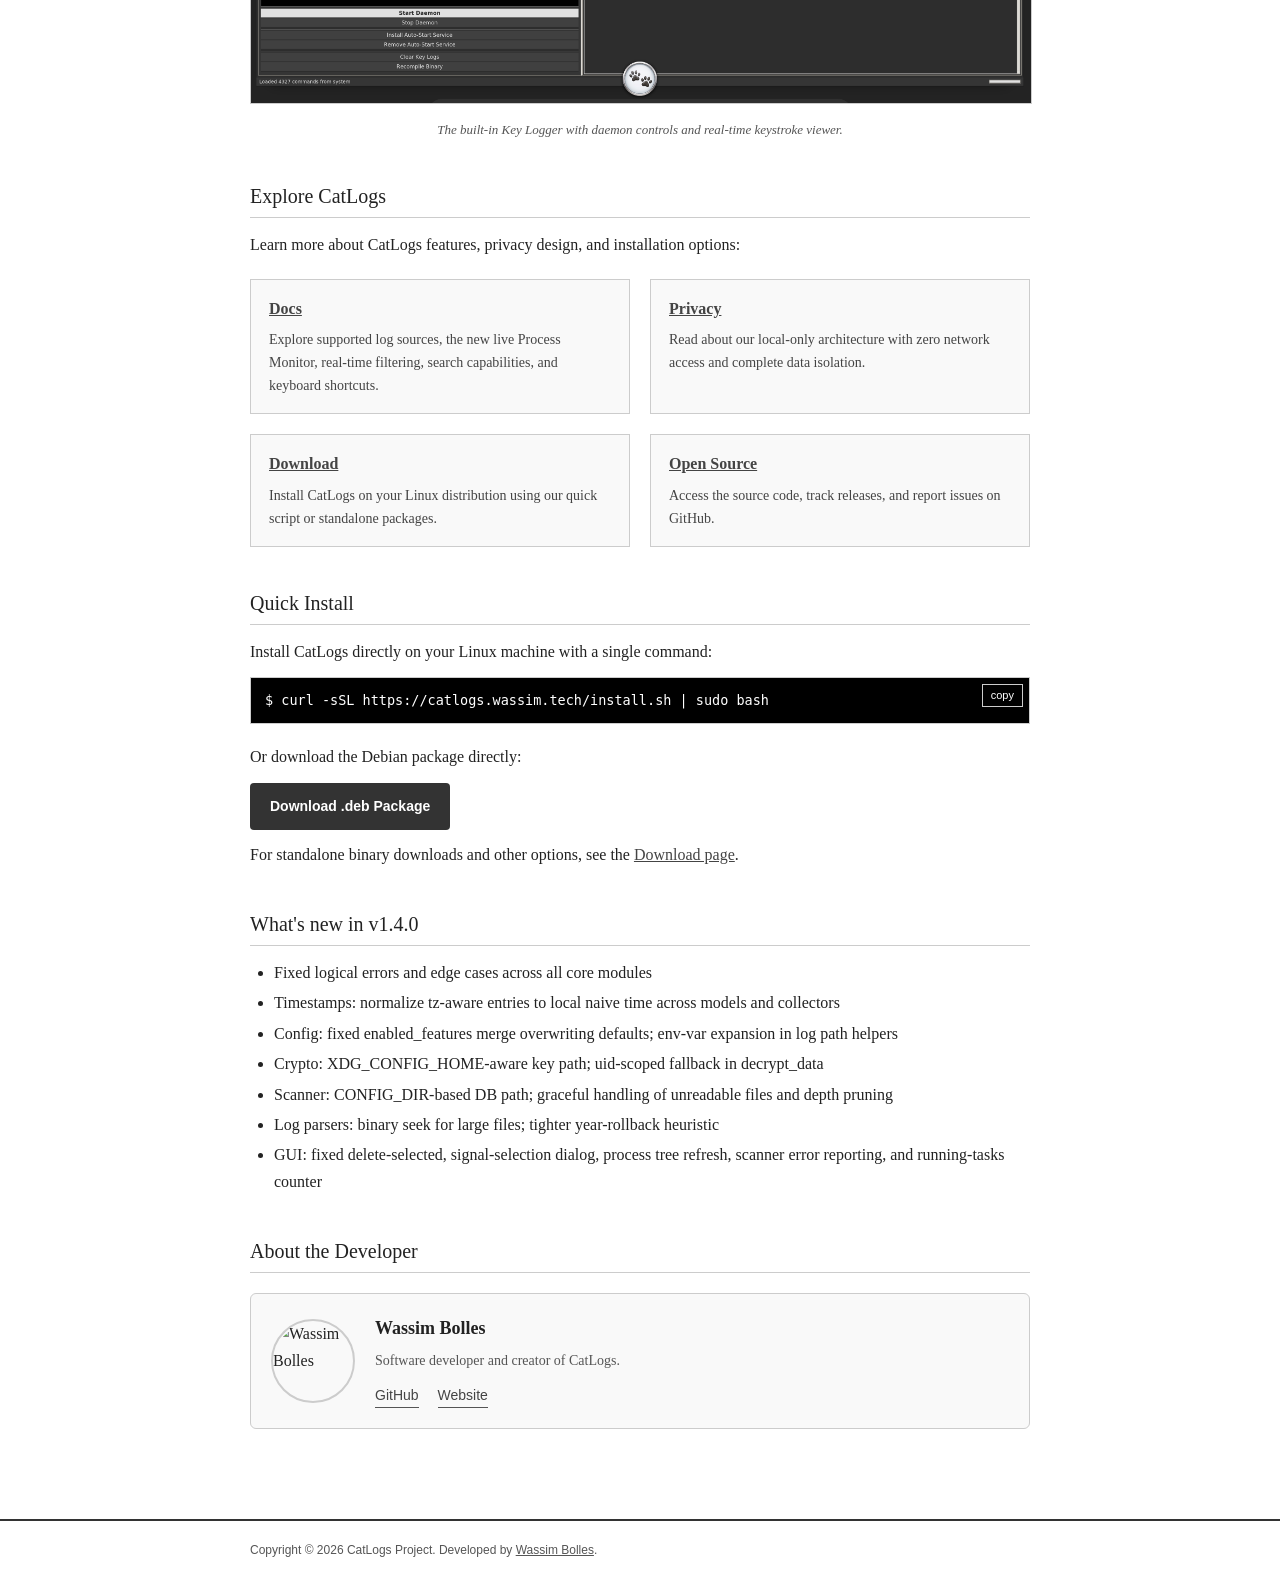
==== commit 5dba9394: "release: v1.4.0" ====
--- a/website/index.html
+++ b/website/index.html
@@ -12,7 +12,7 @@
 
 <div class="topbar">
     <div class="inner">
-<span>CatLogs v1.3.00</span>
+<span>CatLogs v1.4.0</span>
         <div class="nav-links">
             <a href="./index.html" class="active">About</a>
             <a href="./features.html">Docs</a>
@@ -31,7 +31,7 @@
         <div>
             <h1>CatLogs</h1>
             <p>A local-only, open-source, privacy-first Linux monitoring suite. Tracks shell history, power and boot events, lock/session activity, running daemons, scanner findings, and PDF audit exports.</p>
-            <a style="margin-top: 20px;" href="./catlogs_1.3.00_amd64.deb" class="download-btn">Download .deb Package</a>
+            <a style="margin-top: 20px;" href="./catlogs_1.4.0_amd64.deb" class="download-btn">Download .deb Package</a>
         </div>
         
     </div>
@@ -91,11 +91,11 @@
 <pre><span class="copy-btn" onclick="copyCode(this, 'curl -sSL https://catlogs.wassim.tech/install.sh | sudo bash')">copy</span>$ curl -sSL https://catlogs.wassim.tech/install.sh | sudo bash</pre>
 
 <p style="margin-top: 20px;">Or download the Debian package directly:</p>
-<p><a href="./catlogs_1.3.00_amd64.deb" class="download-btn">Download .deb Package</a></p>
+<p><a href="./catlogs_1.4.0_amd64.deb" class="download-btn">Download .deb Package</a></p>
 
 <p>For standalone binary downloads and other options, see the <a href="./download.html">Download page</a>.</p>
 
-<h2>What's new in v1.3.00</h2>
+<h2>What's new in v1.4.0</h2>
 <ul>
     <li>Fixed logical errors and edge cases across all core modules</li>
     <li>Timestamps: normalize tz-aware entries to local naive time across models and collectors</li>
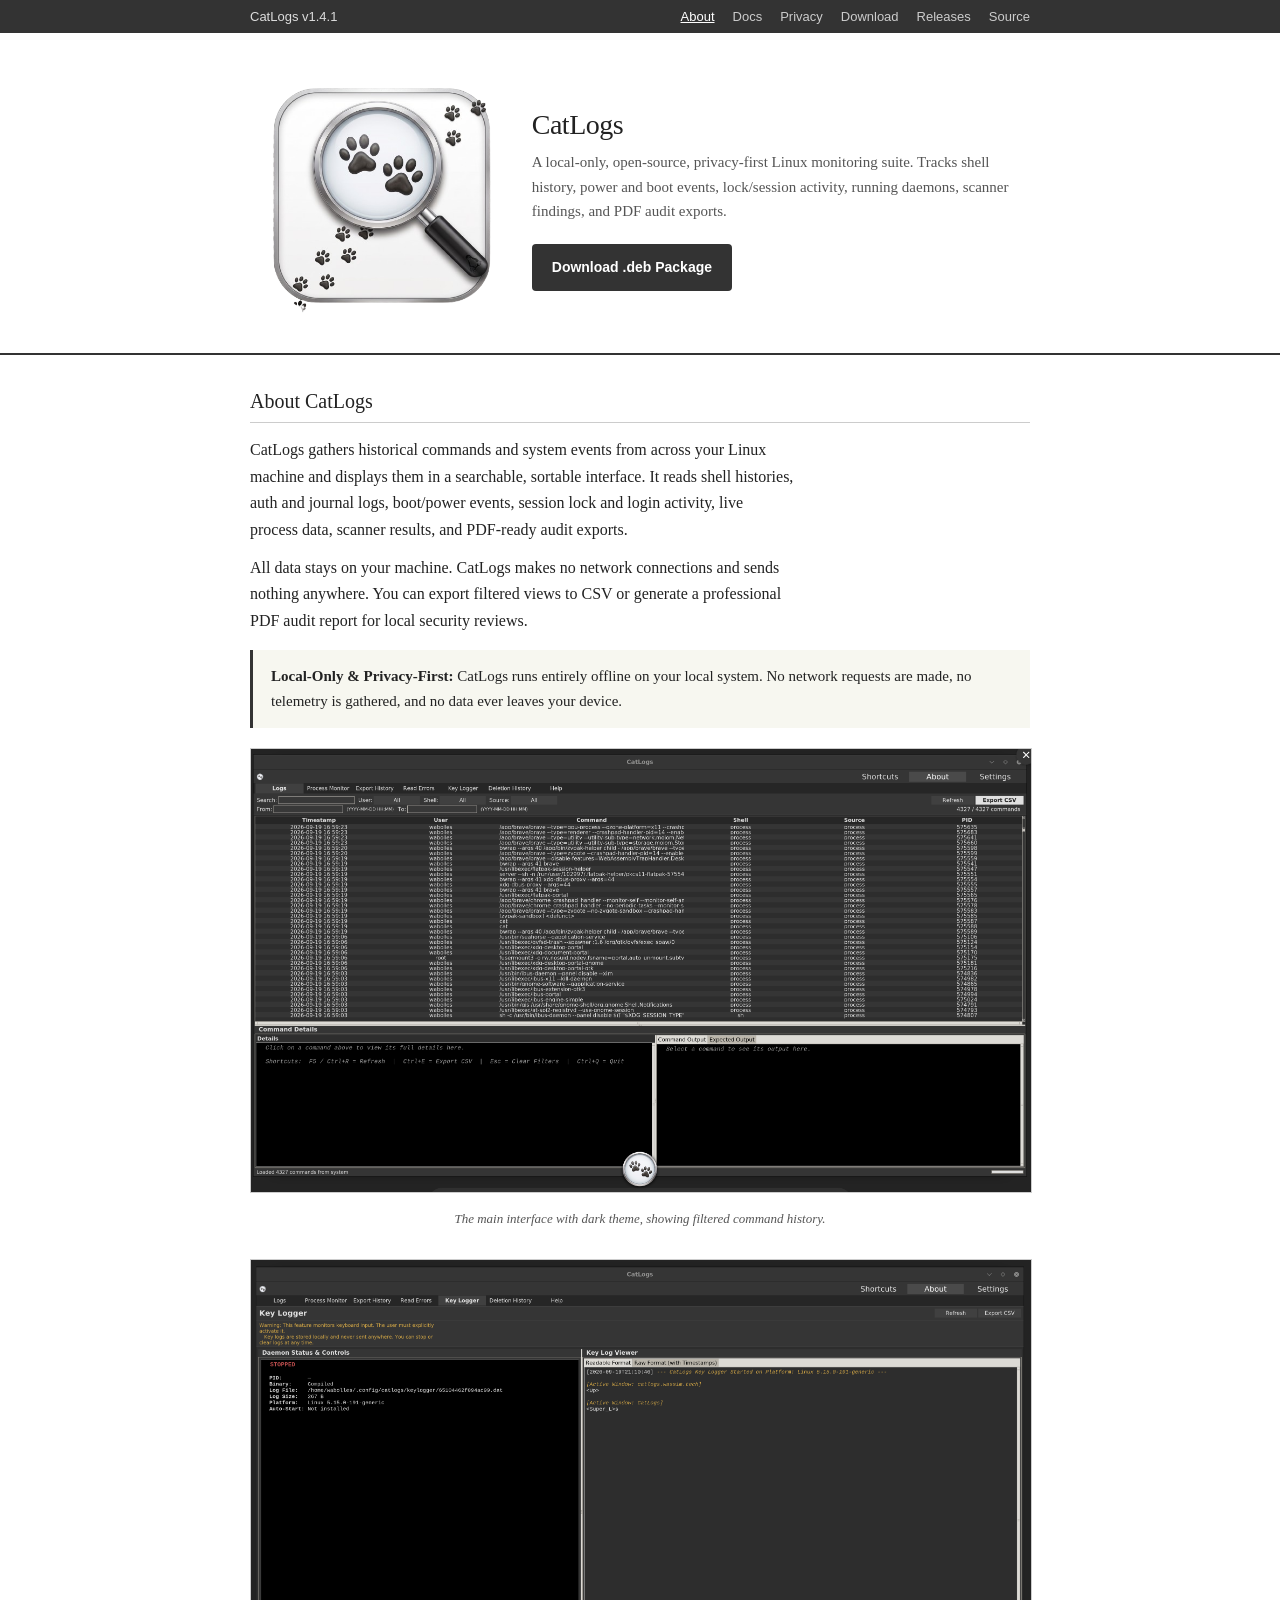
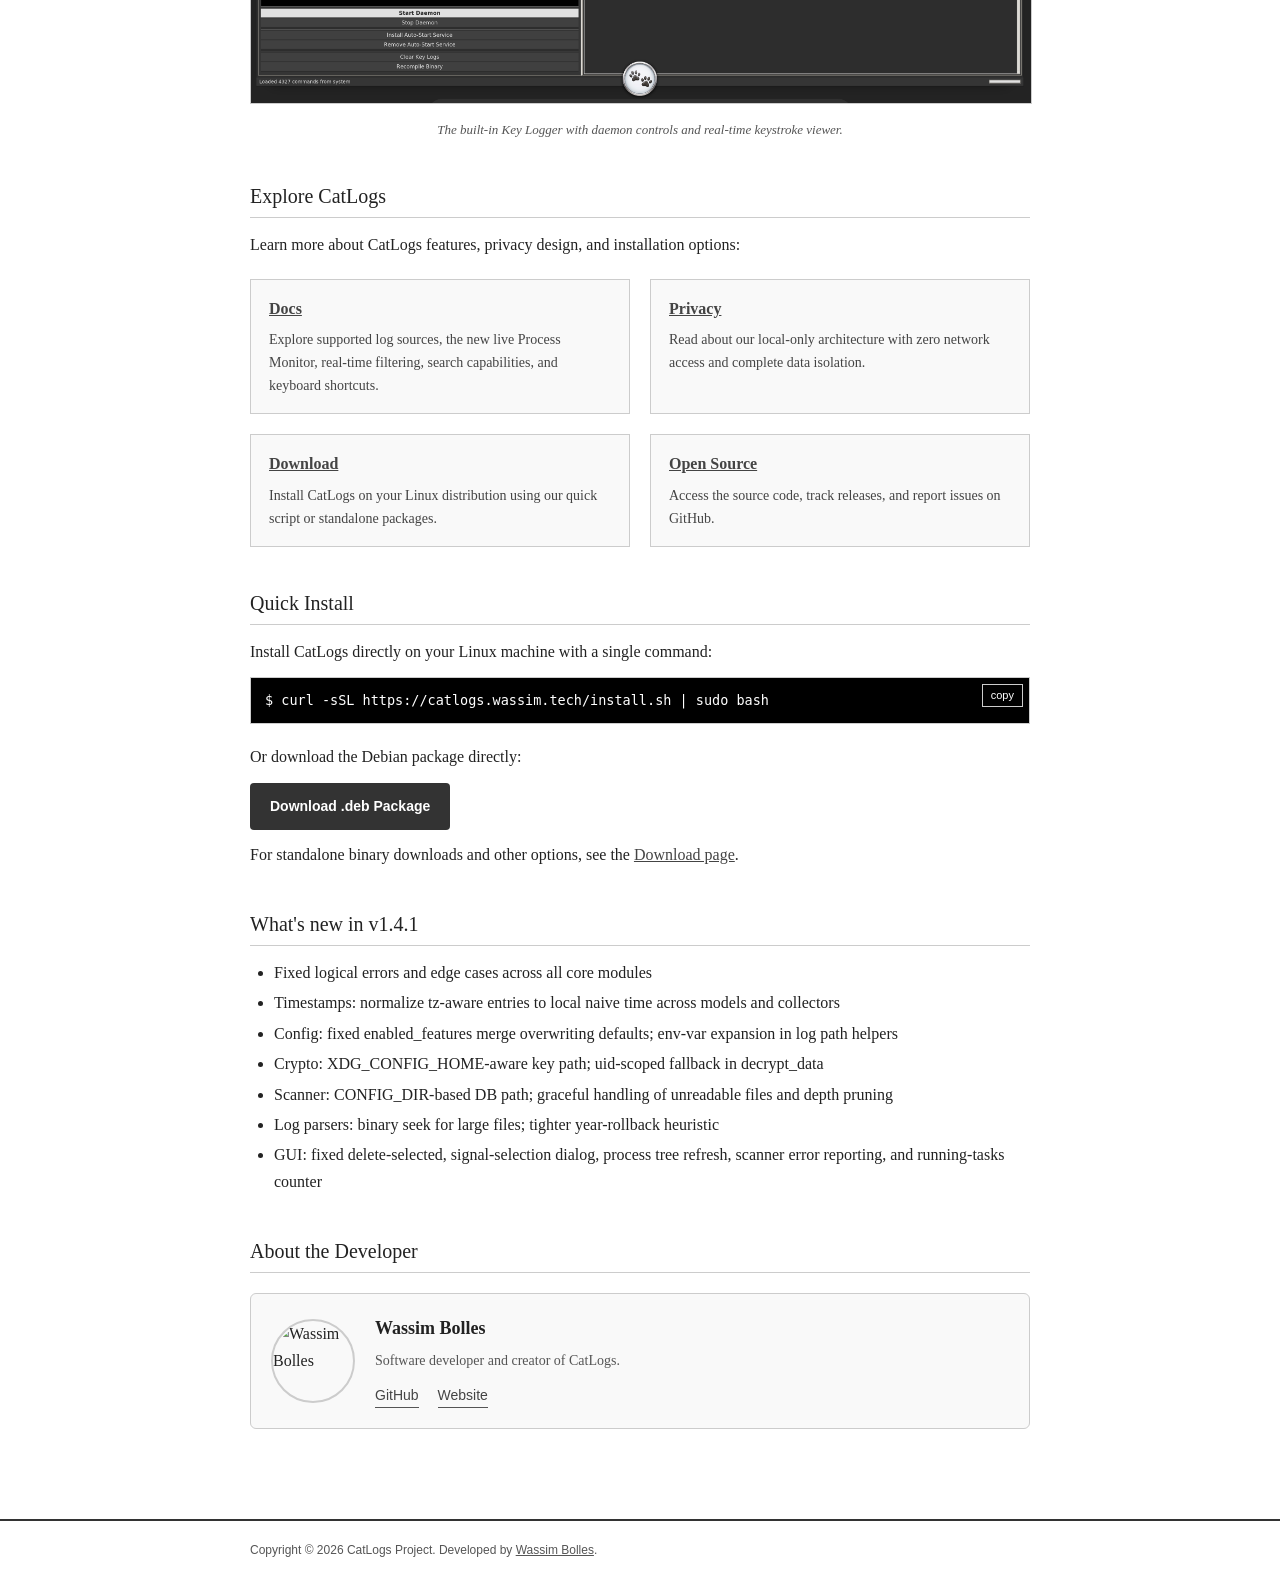
==== commit 5e2d6b58: "release: v1.4.1" ====
--- a/website/index.html
+++ b/website/index.html
@@ -12,7 +12,7 @@
 
 <div class="topbar">
     <div class="inner">
-<span>CatLogs v1.4.0</span>
+<span>CatLogs v1.4.1</span>
         <div class="nav-links">
             <a href="./index.html" class="active">About</a>
             <a href="./features.html">Docs</a>
@@ -31,7 +31,7 @@
         <div>
             <h1>CatLogs</h1>
             <p>A local-only, open-source, privacy-first Linux monitoring suite. Tracks shell history, power and boot events, lock/session activity, running daemons, scanner findings, and PDF audit exports.</p>
-            <a style="margin-top: 20px;" href="./catlogs_1.4.0_amd64.deb" class="download-btn">Download .deb Package</a>
+            <a style="margin-top: 20px;" href="./catlogs_1.4.1_amd64.deb" class="download-btn">Download .deb Package</a>
         </div>
         
     </div>
@@ -91,11 +91,11 @@
 <pre><span class="copy-btn" onclick="copyCode(this, 'curl -sSL https://catlogs.wassim.tech/install.sh | sudo bash')">copy</span>$ curl -sSL https://catlogs.wassim.tech/install.sh | sudo bash</pre>
 
 <p style="margin-top: 20px;">Or download the Debian package directly:</p>
-<p><a href="./catlogs_1.4.0_amd64.deb" class="download-btn">Download .deb Package</a></p>
+<p><a href="./catlogs_1.4.1_amd64.deb" class="download-btn">Download .deb Package</a></p>
 
 <p>For standalone binary downloads and other options, see the <a href="./download.html">Download page</a>.</p>
 
-<h2>What's new in v1.4.0</h2>
+<h2>What's new in v1.4.1</h2>
 <ul>
     <li>Fixed logical errors and edge cases across all core modules</li>
     <li>Timestamps: normalize tz-aware entries to local naive time across models and collectors</li>
